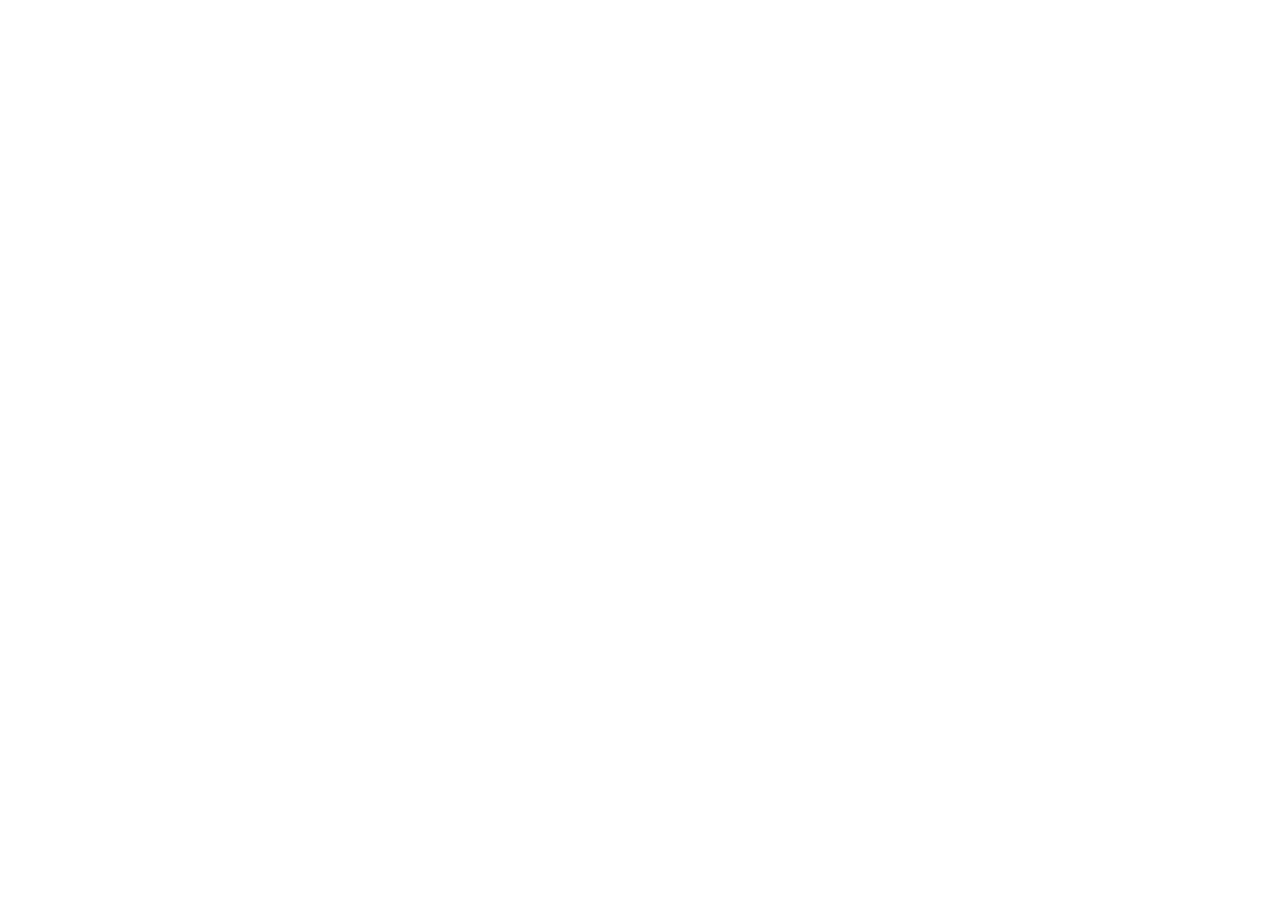
==== index.html @ 438a3789 "Add: favicon_io" ====
<!DOCTYPE html>
<html lang="en">
<head>
    <meta charset="UTF-8">
    <meta name="viewport" content="width=device-width, initial-scale=1.0">
    <title>Resumen CV</title>
    <link rel="apple-touch-icon" sizes="180x180" href="favicon_io/apple-touch-icon.png">
    <link rel="icon" type="image/png" sizes="32x32" href="favicon_io/favicon-32x32.png">
    <link rel="icon" type="image/png" sizes="16x16" href="favicon_io/favicon-16x16.png">
    <link rel="manifest" href="/site.webmanifest">
</head>
<body>
    <div style="width: 100vw; height: 100vh;">
        <img src="https:picsum.photos/1000" alt="" srcset="">
    </div>
</body>
</html>
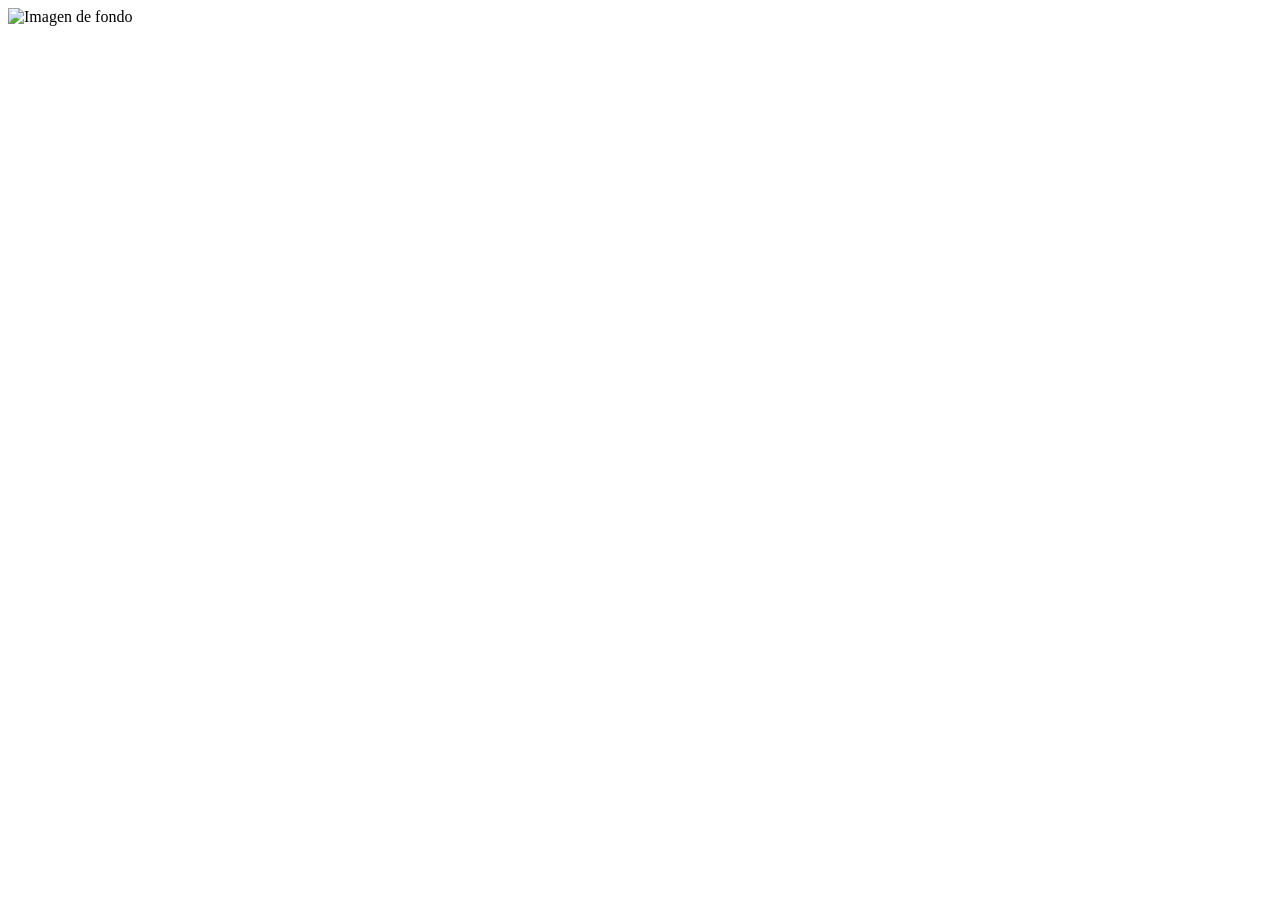
==== commit c1702e5b: "Fixed: favicon_io" ====
--- a/index.html
+++ b/index.html
@@ -1,17 +1,21 @@
 <!DOCTYPE html>
-<html lang="en">
+<html lang="es">
 <head>
     <meta charset="UTF-8">
     <meta name="viewport" content="width=device-width, initial-scale=1.0">
     <title>Resumen CV</title>
+    <!-- Icono clásico para navegadores antiguos -->
+    <link rel="icon" href="favicon_io/favicon.ico" type="image/x-icon">
+    <!-- Iconos PNG para navegadores modernos -->
     <link rel="apple-touch-icon" sizes="180x180" href="favicon_io/apple-touch-icon.png">
     <link rel="icon" type="image/png" sizes="32x32" href="favicon_io/favicon-32x32.png">
     <link rel="icon" type="image/png" sizes="16x16" href="favicon_io/favicon-16x16.png">
-    <link rel="manifest" href="/site.webmanifest">
+    <!-- Enlace al manifiesto de la Web App -->
+    <link rel="manifest" href="favicon_io/site.webmanifest">
 </head>
 <body>
     <div style="width: 100vw; height: 100vh;">
-        <img src="https:picsum.photos/1000" alt="" srcset="">
+        <img src="https://picsum.photos" alt="Imagen de fondo" style="width: 100%; height: 100%; object-fit: cover;">
     </div>
 </body>
-</html>+</html>
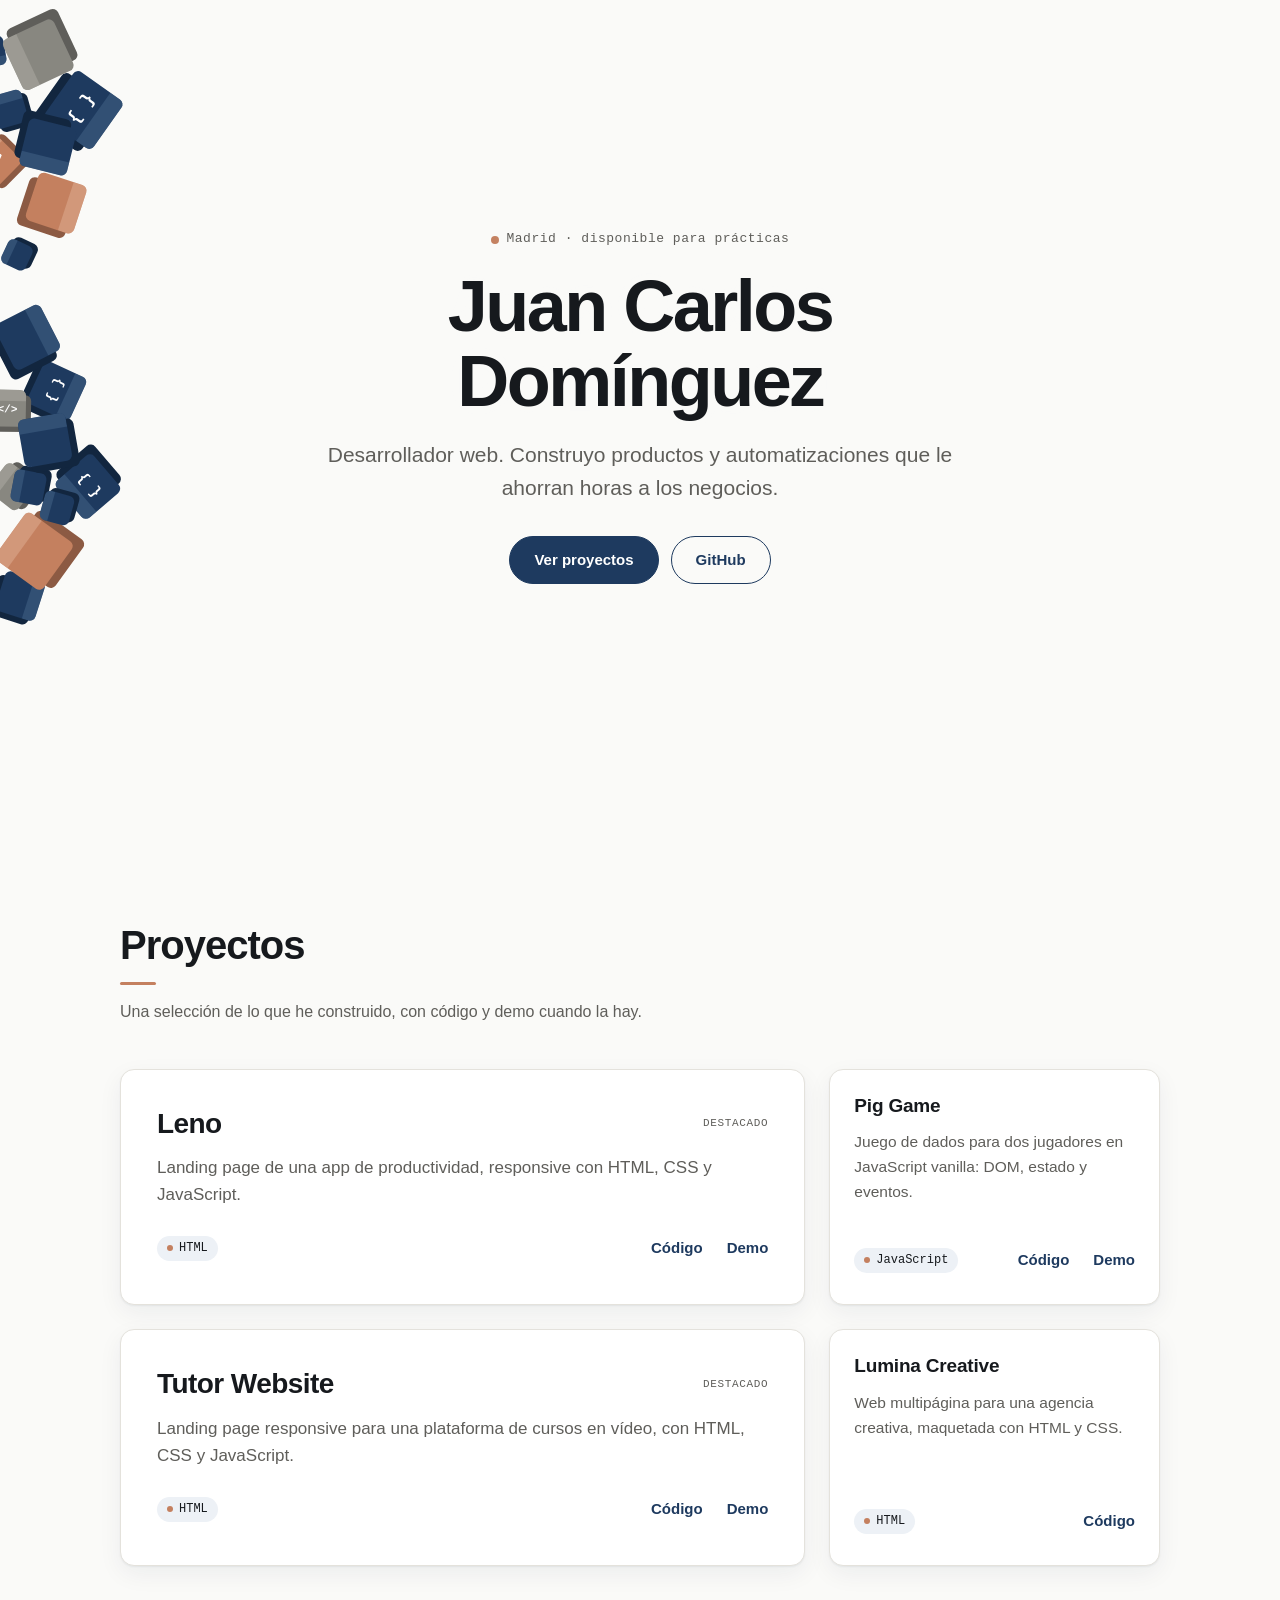
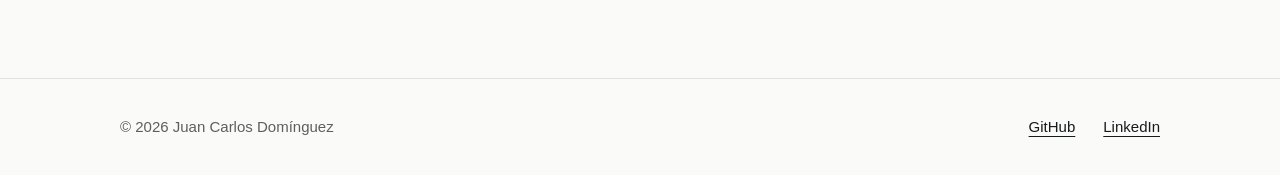
==== commit 9e30dc47: "Portfolio: hero con cubos interactivos, proyectos desde GitHub y footer Co-Authored-By: Claude Opus " ====
--- a/index.html
+++ b/index.html
@@ -1,21 +1,60 @@
 <!DOCTYPE html>
 <html lang="es">
 <head>
-    <meta charset="UTF-8">
-    <meta name="viewport" content="width=device-width, initial-scale=1.0">
-    <title>Resumen CV</title>
-    <!-- Icono clásico para navegadores antiguos -->
-    <link rel="icon" href="favicon_io/favicon.ico" type="image/x-icon">
-    <!-- Iconos PNG para navegadores modernos -->
-    <link rel="apple-touch-icon" sizes="180x180" href="favicon_io/apple-touch-icon.png">
-    <link rel="icon" type="image/png" sizes="32x32" href="favicon_io/favicon-32x32.png">
-    <link rel="icon" type="image/png" sizes="16x16" href="favicon_io/favicon-16x16.png">
-    <!-- Enlace al manifiesto de la Web App -->
-    <link rel="manifest" href="favicon_io/site.webmanifest">
+  <meta charset="UTF-8">
+  <meta name="viewport" content="width=device-width, initial-scale=1.0">
+  <title>Juan Carlos Domínguez · Desarrollador web</title>
+  <meta name="description" content="Portfolio de Juan Carlos Domínguez, desarrollador web en Madrid. Construyo productos y automatizaciones que le ahorran horas a los negocios.">
+  <meta property="og:type" content="website">
+  <meta property="og:url" content="https://juansint.github.io/">
+  <meta property="og:title" content="Juan Carlos Domínguez · Desarrollador web">
+  <meta property="og:description" content="Construyo productos y automatizaciones que le ahorran horas a los negocios. Madrid · disponible para prácticas.">
+  <meta name="theme-color" content="#FAFAF8" media="(prefers-color-scheme: light)">
+  <meta name="theme-color" content="#0F141B" media="(prefers-color-scheme: dark)">
+  <link rel="icon" href="favicon.svg" type="image/svg+xml">
+  <link rel="icon" href="favicon_io/favicon.ico" sizes="any">
+  <link rel="apple-touch-icon" sizes="180x180" href="favicon_io/apple-touch-icon.png">
+  <link rel="manifest" href="favicon_io/site.webmanifest">
+  <link rel="stylesheet" href="css/styles.css">
+  <script src="js/hero-cubes.js" defer></script>
+  <script src="js/projects.js" defer></script>
 </head>
 <body>
-    <div style="width: 100vw; height: 100vh;">
-        <img src="https://picsum.photos" alt="Imagen de fondo" style="width: 100%; height: 100%; object-fit: cover;">
+  <main>
+    <section class="hero" id="inicio" aria-labelledby="hero-title">
+      <canvas class="hero__canvas" aria-hidden="true"></canvas>
+      <div class="hero__content">
+        <p class="hero__eyebrow">Madrid · disponible para prácticas</p>
+        <h1 class="hero__title" id="hero-title">Juan Carlos Domínguez</h1>
+        <p class="hero__lead">Desarrollador web. Construyo productos y automatizaciones que le ahorran horas a los negocios.</p>
+        <div class="hero__actions">
+          <a class="btn btn--primary" href="#proyectos">Ver proyectos</a>
+          <a class="btn btn--ghost" href="https://github.com/Juansint" rel="noopener">GitHub</a>
+        </div>
+      </div>
+    </section>
+
+    <section class="projects" id="proyectos" aria-labelledby="projects-title">
+      <div class="container">
+        <header class="section-head">
+          <h2 class="section-head__title" id="projects-title">Proyectos</h2>
+          <p class="section-head__lead">Una selección de lo que he construido, con código y demo cuando la hay.</p>
+        </header>
+        <div class="projects__grid" data-projects aria-live="polite">
+          <p class="projects__status">Cargando proyectos…</p>
+        </div>
+      </div>
+    </section>
+  </main>
+
+  <footer class="footer">
+    <div class="container footer__inner">
+      <p>© 2026 Juan Carlos Domínguez</p>
+      <ul class="footer__links">
+        <li><a href="https://github.com/Juansint" rel="noopener">GitHub</a></li>
+        <li><a href="https://www.linkedin.com/in/juanc-dominguez" rel="noopener">LinkedIn</a></li>
+      </ul>
     </div>
+  </footer>
 </body>
 </html>
--- a/css/styles.css
+++ b/css/styles.css
@@ -0,0 +1,510 @@
+:root {
+  --bg: #FAFAF8;
+  --surface: #FFFFFF;
+  --text: #16191D;
+  --muted: #5F5E5A;
+  --border: #E4E2DC;
+  --accent: #1E3A5F;
+  --accent-hover: #12263F;
+  --accent-contrast: #FFFFFF;
+  --detail: #C4805F;
+  --tag-bg: #EDF1F6;
+  --shadow: 0 1px 2px rgba(18, 38, 63, 0.06), 0 8px 24px rgba(18, 38, 63, 0.06);
+  --shadow-hover: 0 2px 4px rgba(18, 38, 63, 0.08), 0 16px 40px rgba(18, 38, 63, 0.12);
+  --halo: rgba(250, 250, 248, 0.92);
+
+  --font-sans: ui-sans-serif, -apple-system, BlinkMacSystemFont, "Segoe UI Variable", "Segoe UI", Roboto, "Helvetica Neue", Arial, sans-serif;
+  --font-mono: ui-monospace, "SF Mono", SFMono-Regular, Menlo, Consolas, "Liberation Mono", monospace;
+  --radius: 14px;
+  --gutter: clamp(16px, 4vw, 40px);
+
+  color-scheme: light dark;
+}
+
+@media (prefers-color-scheme: dark) {
+  :root {
+    --bg: #0F141B;
+    --surface: #161D27;
+    --text: #E8E9EB;
+    --muted: #A3A7AE;
+    --border: #273241;
+    --accent: #7896B8;
+    --accent-hover: #9AB2CE;
+    --accent-contrast: #0F141B;
+    --detail: #E2B39C;
+    --tag-bg: #1F2A38;
+    --shadow: 0 1px 2px rgba(0, 0, 0, 0.3), 0 8px 24px rgba(0, 0, 0, 0.25);
+    --shadow-hover: 0 2px 4px rgba(0, 0, 0, 0.35), 0 16px 40px rgba(0, 0, 0, 0.4);
+    --halo: rgba(15, 20, 27, 0.9);
+  }
+}
+
+*,
+*::before,
+*::after {
+  box-sizing: border-box;
+}
+
+html {
+  scroll-behavior: smooth;
+  -webkit-text-size-adjust: 100%;
+}
+
+body {
+  margin: 0;
+  background: var(--bg);
+  color: var(--text);
+  font-family: var(--font-sans);
+  font-size: 1rem;
+  line-height: 1.6;
+  -webkit-font-smoothing: antialiased;
+  text-rendering: optimizeLegibility;
+}
+
+h1, h2, h3, p {
+  margin: 0;
+}
+
+a {
+  color: inherit;
+}
+
+:focus-visible {
+  outline: 3px solid var(--accent);
+  outline-offset: 3px;
+  border-radius: 6px;
+}
+
+.container {
+  width: 100%;
+  max-width: 1120px;
+  margin: 0 auto;
+  padding: 0 var(--gutter);
+}
+
+.sr-only {
+  position: absolute;
+  width: 1px;
+  height: 1px;
+  padding: 0;
+  margin: -1px;
+  overflow: hidden;
+  clip: rect(0, 0, 0, 0);
+  white-space: nowrap;
+  border: 0;
+}
+
+/* ---------- Hero ---------- */
+
+.hero {
+  position: relative;
+  min-height: 90vh;
+  min-height: 90svh;
+  display: flex;
+  align-items: center;
+  justify-content: center;
+  overflow: hidden;
+  isolation: isolate;
+  touch-action: none;
+}
+
+.hero__canvas {
+  position: absolute;
+  inset: 0;
+  width: 100%;
+  height: 100%;
+  z-index: 0;
+  display: block;
+}
+
+/* Halo suave detrás del texto para que siempre se lea por encima de los cubos */
+.hero::after {
+  content: "";
+  position: absolute;
+  inset: 0;
+  z-index: 1;
+  pointer-events: none;
+  background: radial-gradient(ellipse 42% 34% at 50% 50%, var(--halo) 0%, transparent 100%);
+}
+
+@media (max-width: 767px) {
+  .hero::after {
+    background: radial-gradient(ellipse 75% 38% at 50% 50%, var(--halo) 30%, transparent 100%);
+  }
+}
+
+.hero__content {
+  position: relative;
+  z-index: 2;
+  max-width: 760px;
+  padding: 48px var(--gutter);
+  text-align: center;
+  pointer-events: none;
+}
+
+.hero__content > * {
+  text-shadow: 0 0 14px var(--bg), 0 0 28px var(--bg);
+}
+
+.hero__eyebrow {
+  display: inline-flex;
+  align-items: center;
+  gap: 0.6em;
+  font-family: var(--font-mono);
+  font-size: 0.8125rem;
+  letter-spacing: 0.04em;
+  color: var(--muted);
+}
+
+@media (max-width: 380px) {
+  .hero__eyebrow {
+    font-size: 0.75rem;
+    letter-spacing: 0;
+  }
+}
+
+.hero__eyebrow::before {
+  content: "";
+  width: 8px;
+  height: 8px;
+  border-radius: 50%;
+  background: var(--detail);
+  flex: none;
+}
+
+.hero__title {
+  margin-top: 18px;
+  font-size: clamp(2.25rem, 1.2rem + 5.2vw, 4.5rem);
+  line-height: 1.04;
+  letter-spacing: -0.035em;
+  font-weight: 700;
+  text-wrap: balance;
+}
+
+.hero__lead {
+  margin: 20px auto 0;
+  max-width: 34em;
+  font-size: clamp(1.0625rem, 0.95rem + 0.5vw, 1.3125rem);
+  line-height: 1.55;
+  color: var(--muted);
+  text-wrap: pretty;
+}
+
+.hero__actions {
+  margin-top: 32px;
+  display: flex;
+  flex-wrap: wrap;
+  justify-content: center;
+  gap: 12px;
+}
+
+.btn {
+  pointer-events: auto;
+  display: inline-flex;
+  align-items: center;
+  justify-content: center;
+  min-height: 48px;
+  padding: 0 24px;
+  border-radius: 999px;
+  border: 1.5px solid var(--accent);
+  font-weight: 600;
+  font-size: 0.9375rem;
+  text-decoration: none;
+  text-shadow: none;
+  transition: background-color 0.2s ease, color 0.2s ease, transform 0.2s ease;
+}
+
+.btn--primary {
+  background: var(--accent);
+  color: var(--accent-contrast);
+}
+
+.btn--primary:hover {
+  background: var(--accent-hover);
+  border-color: var(--accent-hover);
+}
+
+.btn--ghost {
+  background: var(--bg);
+  color: var(--accent);
+}
+
+.btn--ghost:hover {
+  background: var(--tag-bg);
+}
+
+.btn:active {
+  transform: translateY(1px);
+}
+
+/* ---------- Proyectos ---------- */
+
+.projects {
+  padding: clamp(56px, 9vw, 112px) 0;
+  scroll-margin-top: 16px;
+}
+
+.section-head {
+  margin-bottom: clamp(28px, 4vw, 44px);
+}
+
+.section-head__title {
+  font-size: clamp(1.75rem, 1.3rem + 2vw, 2.5rem);
+  line-height: 1.15;
+  letter-spacing: -0.025em;
+  font-weight: 700;
+}
+
+.section-head__title::after {
+  content: "";
+  display: block;
+  width: 36px;
+  height: 3px;
+  margin-top: 14px;
+  border-radius: 2px;
+  background: var(--detail);
+}
+
+.section-head__lead {
+  margin-top: 14px;
+  color: var(--muted);
+  max-width: 36em;
+}
+
+.projects__grid {
+  display: grid;
+  grid-template-columns: 1fr;
+  grid-auto-flow: dense;
+  gap: 20px;
+}
+
+@media (min-width: 640px) {
+  .projects__grid {
+    grid-template-columns: repeat(2, minmax(0, 1fr));
+  }
+  .card--featured {
+    grid-column: span 2;
+  }
+}
+
+@media (min-width: 1024px) {
+  .projects__grid {
+    grid-template-columns: repeat(3, minmax(0, 1fr));
+    gap: 24px;
+  }
+}
+
+.projects__status {
+  grid-column: 1 / -1;
+  color: var(--muted);
+}
+
+.card {
+  display: flex;
+  flex-direction: column;
+  gap: 12px;
+  min-width: 0;
+  padding: 24px;
+  background: var(--surface);
+  border: 1px solid var(--border);
+  border-radius: var(--radius);
+  box-shadow: var(--shadow);
+  transition: transform 0.25s ease-out, box-shadow 0.25s ease-out, border-color 0.25s ease-out;
+}
+
+.card:hover,
+.card:focus-within {
+  transform: translateY(-4px);
+  box-shadow: var(--shadow-hover);
+  border-color: var(--accent);
+}
+
+/* Estado inicial de la animación de entrada (solo si JS la activa) */
+.reveal-ready .card {
+  opacity: 0;
+  transform: translateY(24px);
+  transition: opacity 500ms ease-out, transform 500ms ease-out, box-shadow 0.25s ease-out, border-color 0.25s ease-out;
+}
+
+.reveal-ready .card.is-visible {
+  opacity: 1;
+  transform: none;
+}
+
+.reveal-ready .card.is-visible:hover,
+.reveal-ready .card.is-visible:focus-within {
+  transform: translateY(-4px);
+}
+
+.reveal-ready .card.is-done {
+  transition: transform 0.25s ease-out, box-shadow 0.25s ease-out, border-color 0.25s ease-out;
+}
+
+.card--featured {
+  padding: clamp(24px, 3.2vw, 36px);
+}
+
+.card__top {
+  display: flex;
+  align-items: center;
+  justify-content: space-between;
+  gap: 12px;
+}
+
+.card__title {
+  font-size: 1.1875rem;
+  line-height: 1.3;
+  letter-spacing: -0.01em;
+  font-weight: 650;
+  overflow-wrap: anywhere;
+}
+
+.card--featured .card__title {
+  font-size: clamp(1.375rem, 1.1rem + 1vw, 1.75rem);
+  letter-spacing: -0.02em;
+}
+
+.card__badge {
+  flex: none;
+  font-family: var(--font-mono);
+  font-size: 0.6875rem;
+  letter-spacing: 0.06em;
+  text-transform: uppercase;
+  color: var(--muted);
+}
+
+.card__desc {
+  color: var(--muted);
+  font-size: 0.9688rem;
+}
+
+.card--featured .card__desc {
+  font-size: 1.0625rem;
+  max-width: 40em;
+}
+
+.card__desc--pending {
+  font-style: italic;
+}
+
+.card__footer {
+  margin-top: auto;
+  padding-top: 8px;
+  display: flex;
+  flex-wrap: wrap;
+  align-items: center;
+  justify-content: space-between;
+  gap: 12px 16px;
+}
+
+.tag {
+  display: inline-flex;
+  align-items: center;
+  gap: 6px;
+  padding: 4px 10px;
+  border-radius: 999px;
+  background: var(--tag-bg);
+  color: var(--text);
+  font-family: var(--font-mono);
+  font-size: 0.75rem;
+  line-height: 1.4;
+}
+
+.tag::before {
+  content: "";
+  width: 6px;
+  height: 6px;
+  border-radius: 50%;
+  background: var(--detail);
+}
+
+.card__links {
+  display: flex;
+  gap: 4px;
+  margin: 0 -10px 0 0;
+  padding: 0;
+  list-style: none;
+}
+
+.card__links a {
+  display: inline-flex;
+  align-items: center;
+  min-height: 40px;
+  padding: 0 10px;
+  border-radius: 8px;
+  color: var(--accent);
+  font-weight: 600;
+  font-size: 0.9375rem;
+  text-decoration: underline;
+  text-decoration-thickness: 1px;
+  text-underline-offset: 4px;
+  text-decoration-color: transparent;
+  transition: text-decoration-color 0.2s ease, background-color 0.2s ease;
+}
+
+.card__links a:hover {
+  text-decoration-color: currentColor;
+  background: var(--tag-bg);
+}
+
+/* ---------- Footer ---------- */
+
+.footer {
+  border-top: 1px solid var(--border);
+  padding: 28px 0;
+  color: var(--muted);
+  font-size: 0.9375rem;
+}
+
+.footer__inner {
+  display: flex;
+  flex-wrap: wrap;
+  align-items: center;
+  justify-content: space-between;
+  gap: 12px 24px;
+}
+
+.footer__links {
+  display: flex;
+  gap: 8px;
+  margin: 0 -10px;
+  padding: 0;
+  list-style: none;
+}
+
+.footer__links a {
+  display: inline-flex;
+  align-items: center;
+  min-height: 40px;
+  padding: 0 10px;
+  color: var(--text);
+  font-weight: 500;
+  text-underline-offset: 4px;
+}
+
+.footer__links a:hover {
+  color: var(--accent);
+}
+
+@media (max-width: 480px) {
+  .footer__inner {
+    flex-direction: column-reverse;
+    align-items: flex-start;
+  }
+}
+
+@media (prefers-reduced-motion: reduce) {
+  html {
+    scroll-behavior: auto;
+  }
+  *,
+  *::before,
+  *::after {
+    transition-duration: 0.01ms !important;
+    animation-duration: 0.01ms !important;
+  }
+  .card:hover,
+  .card:focus-within {
+    transform: none;
+  }
+}
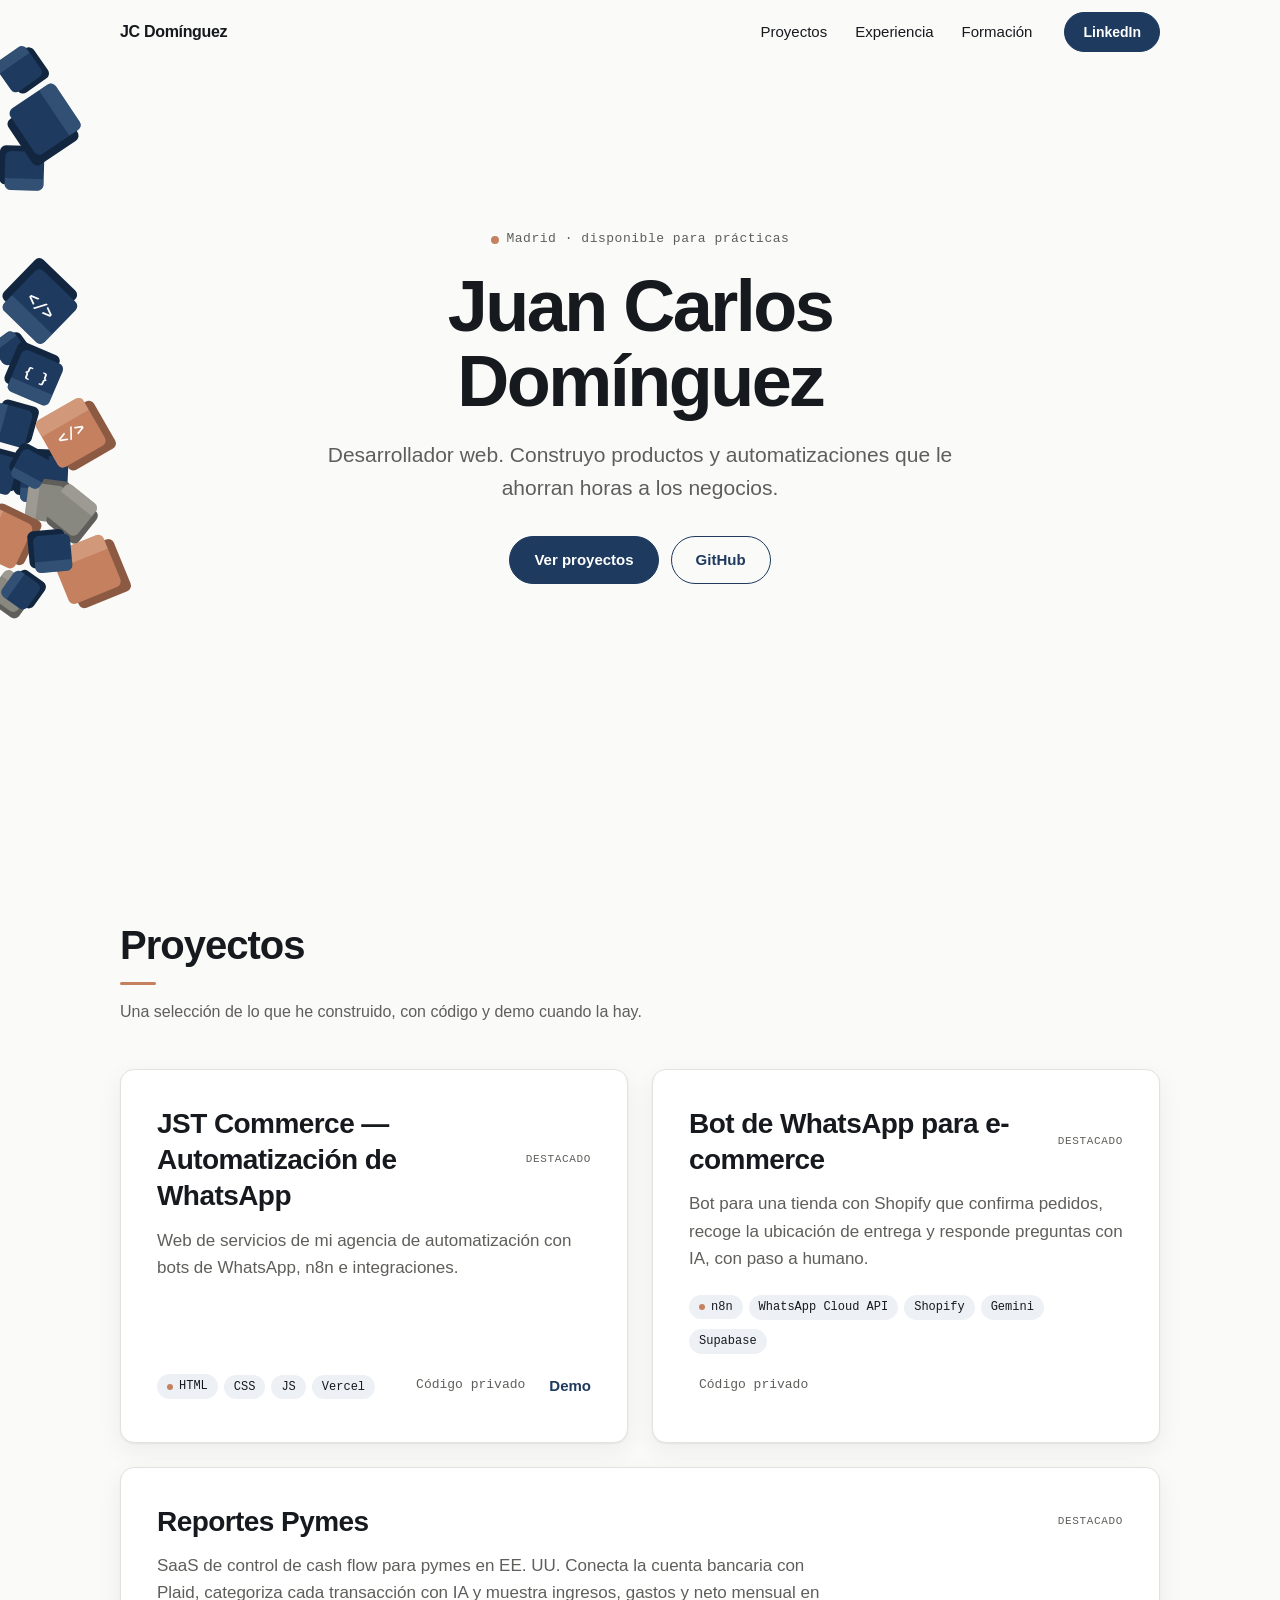
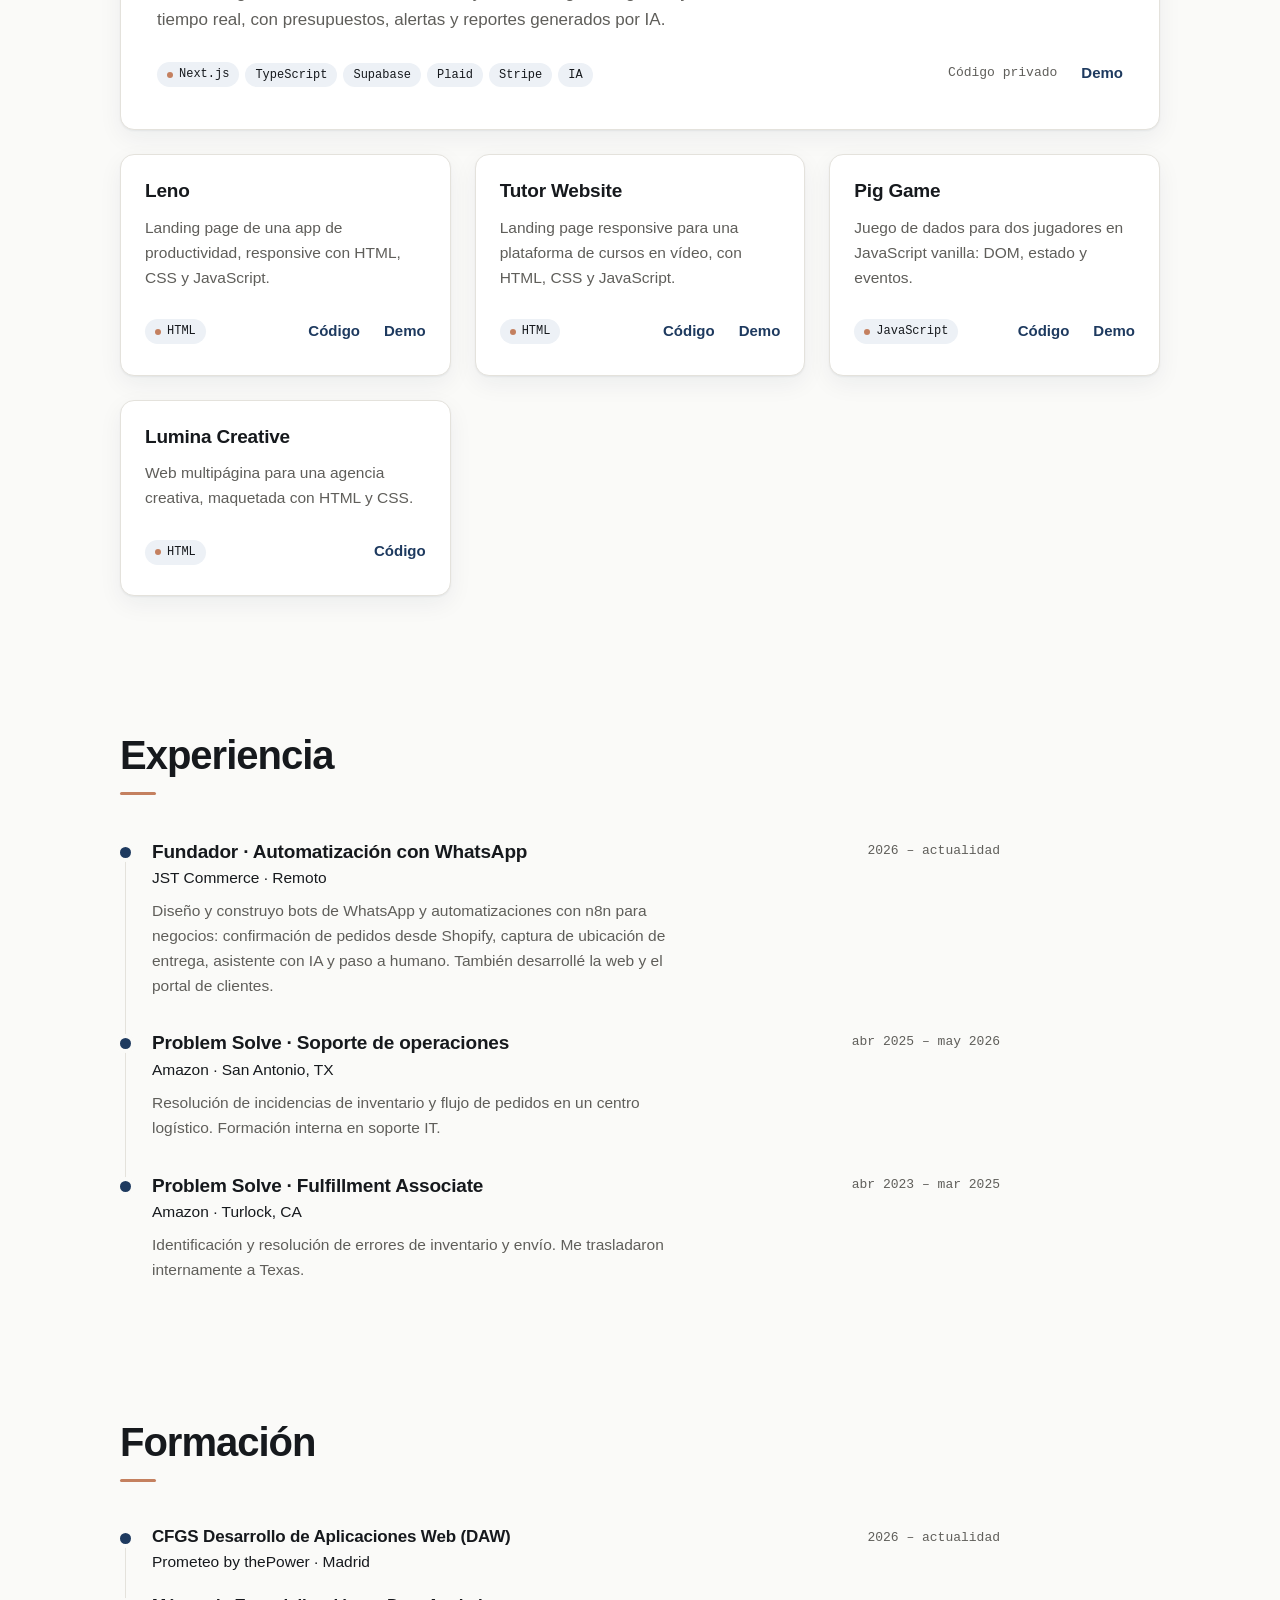
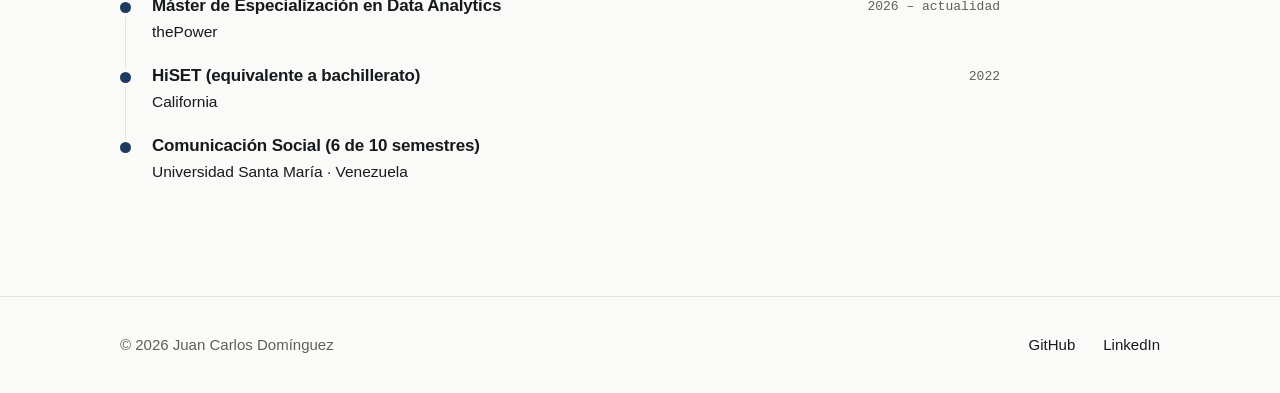
==== commit 71d75565: "Experiencia, formación, navegación y nuevos efectos de hover - Secciones #experiencia y #formacion c" ====
--- a/index.html
+++ b/index.html
@@ -16,10 +16,31 @@
   <link rel="apple-touch-icon" sizes="180x180" href="favicon_io/apple-touch-icon.png">
   <link rel="manifest" href="favicon_io/site.webmanifest">
   <link rel="stylesheet" href="css/styles.css">
+  <script>document.documentElement.classList.add('js');</script>
+  <script src="js/nav.js" defer></script>
   <script src="js/hero-cubes.js" defer></script>
+  <script src="js/reveal.js" defer></script>
   <script src="js/projects.js" defer></script>
+  <script src="js/experience.js" defer></script>
 </head>
 <body>
+  <header class="site-header" data-header>
+    <nav class="nav" aria-label="Principal">
+      <a class="nav__brand" href="#inicio">JC Domínguez</a>
+      <button class="nav__toggle" type="button" aria-expanded="false" aria-controls="nav-menu" aria-label="Abrir menú">
+        <span class="nav__bars" aria-hidden="true"></span>
+      </button>
+      <div class="nav__menu" id="nav-menu">
+        <ul class="nav__links">
+          <li><a href="#proyectos"><span class="link-underline">Proyectos</span></a></li>
+          <li><a href="#experiencia"><span class="link-underline">Experiencia</span></a></li>
+          <li><a href="#formacion"><span class="link-underline">Formación</span></a></li>
+        </ul>
+        <a class="btn btn--primary btn--sm" href="https://www.linkedin.com/in/juanc-dominguez" rel="noopener">LinkedIn</a>
+      </div>
+    </nav>
+  </header>
+
   <main>
     <section class="hero" id="inicio" aria-labelledby="hero-title">
       <canvas class="hero__canvas" aria-hidden="true"></canvas>
@@ -34,7 +55,7 @@
       </div>
     </section>
 
-    <section class="projects" id="proyectos" aria-labelledby="projects-title">
+    <section class="section projects" id="proyectos" aria-labelledby="projects-title">
       <div class="container">
         <header class="section-head">
           <h2 class="section-head__title" id="projects-title">Proyectos</h2>
@@ -45,14 +66,36 @@
         </div>
       </div>
     </section>
+
+    <section class="section" id="experiencia" aria-labelledby="experience-title">
+      <div class="container">
+        <header class="section-head">
+          <h2 class="section-head__title" id="experience-title">Experiencia</h2>
+        </header>
+        <ol class="timeline" data-timeline="experiencia">
+          <li class="timeline__status">Cargando experiencia…</li>
+        </ol>
+      </div>
+    </section>
+
+    <section class="section" id="formacion" aria-labelledby="education-title">
+      <div class="container">
+        <header class="section-head">
+          <h2 class="section-head__title" id="education-title">Formación</h2>
+        </header>
+        <ol class="timeline timeline--compact" data-timeline="formacion">
+          <li class="timeline__status">Cargando formación…</li>
+        </ol>
+      </div>
+    </section>
   </main>
 
   <footer class="footer">
     <div class="container footer__inner">
       <p>© 2026 Juan Carlos Domínguez</p>
       <ul class="footer__links">
-        <li><a href="https://github.com/Juansint" rel="noopener">GitHub</a></li>
-        <li><a href="https://www.linkedin.com/in/juanc-dominguez" rel="noopener">LinkedIn</a></li>
+        <li><a href="https://github.com/Juansint" rel="noopener"><span class="link-underline">GitHub</span></a></li>
+        <li><a href="https://www.linkedin.com/in/juanc-dominguez" rel="noopener"><span class="link-underline">LinkedIn</span></a></li>
       </ul>
     </div>
   </footer>
--- a/css/styles.css
+++ b/css/styles.css
@@ -17,6 +17,7 @@
   --font-mono: ui-monospace, "SF Mono", SFMono-Regular, Menlo, Consolas, "Liberation Mono", monospace;
   --radius: 14px;
   --gutter: clamp(16px, 4vw, 40px);
+  --header-h: 64px;
 
   color-scheme: light dark;
 }
@@ -82,6 +83,28 @@
   padding: 0 var(--gutter);
 }
 
+/* Subrayado que aparece de izquierda a derecha y se recoge hacia la derecha.
+   Va en el enlace o en un span dentro de él (cuando el enlace tiene relleno para el área táctil). */
+.link-underline {
+  display: inline;
+  text-decoration: none;
+  background-image: linear-gradient(currentColor, currentColor);
+  background-repeat: no-repeat;
+  background-position: 100% 100%;
+  background-size: 0% 1px;
+  -webkit-box-decoration-break: clone;
+  box-decoration-break: clone;
+  transition: background-size 300ms cubic-bezier(.2, .7, .2, 1);
+}
+
+.link-underline:hover,
+.link-underline:focus-visible,
+a:hover > .link-underline,
+a:focus-visible > .link-underline {
+  background-position: 0 100%;
+  background-size: 100% 1px;
+}
+
 .sr-only {
   position: absolute;
   width: 1px;
@@ -105,7 +128,7 @@
   justify-content: center;
   overflow: hidden;
   isolation: isolate;
-  touch-action: none;
+  touch-action: pan-y;
 }
 
 .hero__canvas {
@@ -239,9 +262,13 @@
 
 /* ---------- Proyectos ---------- */
 
-.projects {
+.section {
   padding: clamp(56px, 9vw, 112px) 0;
-  scroll-margin-top: 16px;
+  scroll-margin-top: var(--header-h);
+}
+
+.section + .section {
+  padding-top: clamp(8px, 2vw, 24px);
 }
 
 .section-head {
@@ -274,7 +301,6 @@
 .projects__grid {
   display: grid;
   grid-template-columns: 1fr;
-  grid-auto-flow: dense;
   gap: 20px;
 }
 
@@ -287,10 +313,20 @@
   }
 }
 
+/* 6 columnas: destacados a media fila (o fila entera si queda uno suelto), el resto de 3 en 3 */
 @media (min-width: 1024px) {
   .projects__grid {
-    grid-template-columns: repeat(3, minmax(0, 1fr));
+    grid-template-columns: repeat(6, minmax(0, 1fr));
     gap: 24px;
+  }
+  .card {
+    grid-column: span 2;
+  }
+  .card--featured {
+    grid-column: span 3;
+  }
+  .card--wide {
+    grid-column: 1 / -1;
   }
 }
 
@@ -300,6 +336,7 @@
 }
 
 .card {
+  position: relative;
   display: flex;
   flex-direction: column;
   gap: 12px;
@@ -309,24 +346,62 @@
   border: 1px solid var(--border);
   border-radius: var(--radius);
   box-shadow: var(--shadow);
-  transition: transform 0.25s ease-out, box-shadow 0.25s ease-out, border-color 0.25s ease-out;
+  transition: transform 0.25s ease-out, box-shadow 0.25s ease-out;
 }
 
 .card:hover,
 .card:focus-within {
   transform: translateY(-4px);
   box-shadow: var(--shadow-hover);
-  border-color: var(--accent);
-}
-
-/* Estado inicial de la animación de entrada (solo si JS la activa) */
-.reveal-ready .card {
+}
+
+/* Borde de acento que nace en las 4 esquinas y se junta en el centro de cada lado.
+   8 segmentos (dos por lado, anclados en las esquinas) recortados por la máscara a un
+   anillo de 1.5px que sigue el radio. Su grosor es el radio para cubrir también la curva. */
+.card::after {
+  --seg: var(--radius);
+  content: "";
+  position: absolute;
+  inset: -1px;
+  padding: 1.5px;
+  border-radius: inherit;
+  pointer-events: none;
+  background-image:
+    linear-gradient(var(--accent), var(--accent)), linear-gradient(var(--accent), var(--accent)),
+    linear-gradient(var(--accent), var(--accent)), linear-gradient(var(--accent), var(--accent)),
+    linear-gradient(var(--accent), var(--accent)), linear-gradient(var(--accent), var(--accent)),
+    linear-gradient(var(--accent), var(--accent)), linear-gradient(var(--accent), var(--accent));
+  background-repeat: no-repeat;
+  background-position:
+    left top, right top, left bottom, right bottom,
+    left top, left bottom, right top, right bottom;
+  background-size:
+    0 var(--seg), 0 var(--seg), 0 var(--seg), 0 var(--seg),
+    var(--seg) 0, var(--seg) 0, var(--seg) 0, var(--seg) 0;
+  -webkit-mask: linear-gradient(#000 0 0) content-box, linear-gradient(#000 0 0);
+  -webkit-mask-composite: xor;
+  mask: linear-gradient(#000 0 0) content-box, linear-gradient(#000 0 0);
+  mask-composite: exclude;
+  transition: background-size 450ms cubic-bezier(.2, .7, .2, 1);
+}
+
+/* 50% + 1px: los dos segmentos se solapan un poco para que no quede una rendija en el centro */
+.card:hover::after,
+.card:focus-within::after {
+  --half: calc(50% + 1px);
+  background-size:
+    var(--half) var(--seg), var(--half) var(--seg), var(--half) var(--seg), var(--half) var(--seg),
+    var(--seg) var(--half), var(--seg) var(--half), var(--seg) var(--half), var(--seg) var(--half);
+}
+
+/* Estado inicial de la animación de entrada (solo si js/reveal.js la activa) */
+.reveal-ready .reveal {
   opacity: 0;
   transform: translateY(24px);
   transition: opacity 500ms ease-out, transform 500ms ease-out, box-shadow 0.25s ease-out, border-color 0.25s ease-out;
 }
 
-.reveal-ready .card.is-visible {
+.reveal-ready .reveal.is-visible {
   opacity: 1;
   transform: none;
 }
@@ -336,7 +411,7 @@
   transform: translateY(-4px);
 }
 
-.reveal-ready .card.is-done {
+.reveal-ready .reveal.is-done {
   transition: transform 0.25s ease-out, box-shadow 0.25s ease-out, border-color 0.25s ease-out;
 }
 
@@ -418,6 +493,30 @@
   background: var(--detail);
 }
 
+.card__tags {
+  display: flex;
+  flex-wrap: wrap;
+  gap: 6px;
+  margin: 0;
+  padding: 0;
+  list-style: none;
+}
+
+/* El punto naranja solo en la primera etiqueta, para no saturar */
+.card__tags li + li .tag::before {
+  display: none;
+}
+
+.card__private {
+  display: inline-flex;
+  align-items: center;
+  min-height: 40px;
+  padding: 0 10px;
+  color: var(--muted);
+  font-family: var(--font-mono);
+  font-size: 0.8125rem;
+}
+
 .card__links {
   display: flex;
   gap: 4px;
@@ -435,16 +534,311 @@
   color: var(--accent);
   font-weight: 600;
   font-size: 0.9375rem;
-  text-decoration: underline;
-  text-decoration-thickness: 1px;
-  text-underline-offset: 4px;
-  text-decoration-color: transparent;
-  transition: text-decoration-color 0.2s ease, background-color 0.2s ease;
-}
-
-.card__links a:hover {
-  text-decoration-color: currentColor;
-  background: var(--tag-bg);
+  text-decoration: none;
+}
+
+/* ---------- Experiencia y formación (línea de tiempo) ---------- */
+
+.timeline {
+  --dot: 11px;
+  --dot-top: 8px;
+  --row-gap: 32px;
+  margin: 0;
+  padding: 0;
+  list-style: none;
+  max-width: 880px;
+}
+
+.timeline--compact {
+  --row-gap: 20px;
+  --dot-top: 7px;
+}
+
+.timeline__item {
+  position: relative;
+  padding: 0 0 var(--row-gap) 32px;
+}
+
+.timeline__item:last-child {
+  padding-bottom: 0;
+}
+
+/* Punto azul marino de cada fila */
+.timeline__item::before {
+  content: "";
+  position: absolute;
+  left: 0;
+  top: var(--dot-top);
+  width: var(--dot);
+  height: var(--dot);
+  border-radius: 50%;
+  background: var(--accent);
+  box-shadow: 0 0 0 4px var(--bg);
+  z-index: 1;
+}
+
+/* Línea fina que une cada punto con el siguiente */
+.timeline__item:not(:last-child)::after {
+  content: "";
+  position: absolute;
+  left: calc(var(--dot) / 2 - 0.5px);
+  top: calc(var(--dot-top) + var(--dot) / 2);
+  bottom: calc(var(--dot-top) * -1 - var(--dot) / 2);
+  width: 1px;
+  background: var(--border);
+}
+
+.timeline__body {
+  display: grid;
+  grid-template-columns: minmax(0, 1fr);
+  grid-template-areas: "role" "org" "dates" "desc";
+  transition: transform 0.25s ease-out;
+}
+
+.timeline__item:hover .timeline__body {
+  transform: translateX(4px);
+}
+
+.timeline__role {
+  grid-area: role;
+  font-size: 1.1875rem;
+  line-height: 1.35;
+  letter-spacing: -0.01em;
+  font-weight: 650;
+}
+
+.timeline--compact .timeline__role {
+  font-size: 1.0625rem;
+  font-weight: 600;
+}
+
+.timeline__org {
+  grid-area: org;
+  margin-top: 2px;
+  color: var(--text);
+  font-size: 0.9688rem;
+}
+
+.timeline__dates {
+  grid-area: dates;
+  margin-top: 2px;
+  color: var(--muted);
+  font-family: var(--font-mono);
+  font-size: 0.8125rem;
+  line-height: 1.9;
+  white-space: nowrap;
+}
+
+.timeline__desc {
+  grid-area: desc;
+  margin-top: 8px;
+  max-width: 62ch;
+  color: var(--muted);
+  font-size: 0.9688rem;
+}
+
+@media (min-width: 640px) {
+  .timeline__body {
+    grid-template-columns: minmax(0, 1fr) auto;
+    grid-template-areas: "role dates" "org dates" "desc desc";
+    column-gap: 24px;
+  }
+  .timeline__dates {
+    margin-top: 0;
+    text-align: right;
+  }
+}
+
+.timeline__status {
+  color: var(--muted);
+}
+
+/* ---------- Navegación ---------- */
+
+.site-header {
+  position: fixed;
+  top: 0;
+  left: 0;
+  right: 0;
+  z-index: 50;
+  border-bottom: 1px solid transparent;
+  transition: background-color 0.25s ease, border-color 0.25s ease, box-shadow 0.25s ease;
+}
+
+.site-header.is-scrolled,
+.site-header.is-open {
+  background: color-mix(in srgb, var(--bg) 88%, transparent);
+  border-bottom-color: var(--border);
+  -webkit-backdrop-filter: saturate(140%) blur(12px);
+  backdrop-filter: saturate(140%) blur(12px);
+}
+
+.nav {
+  display: flex;
+  align-items: center;
+  justify-content: space-between;
+  gap: 16px;
+  max-width: 1120px;
+  height: var(--header-h);
+  margin: 0 auto;
+  padding: 0 var(--gutter);
+}
+
+.nav__brand {
+  font-weight: 700;
+  letter-spacing: -0.02em;
+  text-decoration: none;
+  padding: 8px 0;
+}
+
+.nav__menu {
+  display: flex;
+  align-items: center;
+  gap: 20px;
+}
+
+.nav__links {
+  display: flex;
+  gap: 4px;
+  margin: 0;
+  padding: 0;
+  list-style: none;
+}
+
+.nav__links a {
+  display: inline-flex;
+  align-items: center;
+  min-height: 40px;
+  padding: 0 12px;
+  border-radius: 8px;
+  color: var(--text);
+  font-size: 0.9375rem;
+  font-weight: 500;
+  text-decoration: none;
+  transition: color 0.2s ease;
+}
+
+.nav__links a:hover {
+  color: var(--accent);
+}
+
+.btn--sm {
+  min-height: 40px;
+  padding: 0 18px;
+  font-size: 0.875rem;
+}
+
+.nav__toggle {
+  display: none;
+  align-items: center;
+  justify-content: center;
+  width: 44px;
+  height: 44px;
+  margin-right: -10px;
+  padding: 0;
+  border: 0;
+  border-radius: 10px;
+  background: transparent;
+  color: var(--text);
+  cursor: pointer;
+}
+
+.nav__bars,
+.nav__bars::before,
+.nav__bars::after {
+  display: block;
+  width: 20px;
+  height: 2px;
+  border-radius: 2px;
+  background: currentColor;
+  transition: transform 0.25s ease, background-color 0.25s ease;
+}
+
+.nav__bars {
+  position: relative;
+}
+
+.nav__bars::before,
+.nav__bars::after {
+  content: "";
+  position: absolute;
+  left: 0;
+}
+
+.nav__bars::before {
+  top: -6px;
+}
+
+.nav__bars::after {
+  top: 6px;
+}
+
+.is-open .nav__bars {
+  background: transparent;
+}
+
+.is-open .nav__bars::before {
+  transform: translateY(6px) rotate(45deg);
+}
+
+.is-open .nav__bars::after {
+  transform: translateY(-6px) rotate(-45deg);
+}
+
+/* Menú hamburguesa (solo con JS; sin JS los enlaces siguen visibles) */
+@media (max-width: 767px) {
+  .js .nav__toggle {
+    display: inline-flex;
+  }
+
+  .js .nav__menu {
+    position: absolute;
+    top: var(--header-h);
+    left: 0;
+    right: 0;
+    flex-direction: column;
+    align-items: stretch;
+    gap: 12px;
+    padding: 8px var(--gutter) 20px;
+    background: var(--bg);
+    border-bottom: 1px solid var(--border);
+    box-shadow: var(--shadow);
+    visibility: hidden;
+    opacity: 0;
+    transform: translateY(-8px);
+    transition: opacity 0.2s ease, transform 0.2s ease, visibility 0s linear 0.2s;
+  }
+
+  .js .is-open .nav__menu {
+    visibility: visible;
+    opacity: 1;
+    transform: none;
+    transition: opacity 0.2s ease, transform 0.2s ease;
+  }
+
+  .js .nav__links {
+    flex-direction: column;
+    margin: 0 -12px;
+  }
+
+  .js .nav__links a {
+    min-height: 48px;
+    font-size: 1.0625rem;
+  }
+
+  .js .nav__menu .btn {
+    min-height: 48px;
+  }
+
+  /* Sin JS: solo los tres enlaces, compactos en una línea */
+  html:not(.js) .nav__links a {
+    padding: 0 6px;
+    font-size: 0.875rem;
+  }
+  html:not(.js) .nav__brand,
+  html:not(.js) .nav__menu .btn {
+    display: none;
+  }
 }
 
 /* ---------- Footer ---------- */
@@ -479,7 +873,8 @@
   padding: 0 10px;
   color: var(--text);
   font-weight: 500;
-  text-underline-offset: 4px;
+  text-decoration: none;
+  transition: color 0.2s ease;
 }
 
 .footer__links a:hover {
@@ -504,7 +899,8 @@
     animation-duration: 0.01ms !important;
   }
   .card:hover,
-  .card:focus-within {
+  .card:focus-within,
+  .timeline__item:hover .timeline__body {
     transform: none;
   }
 }
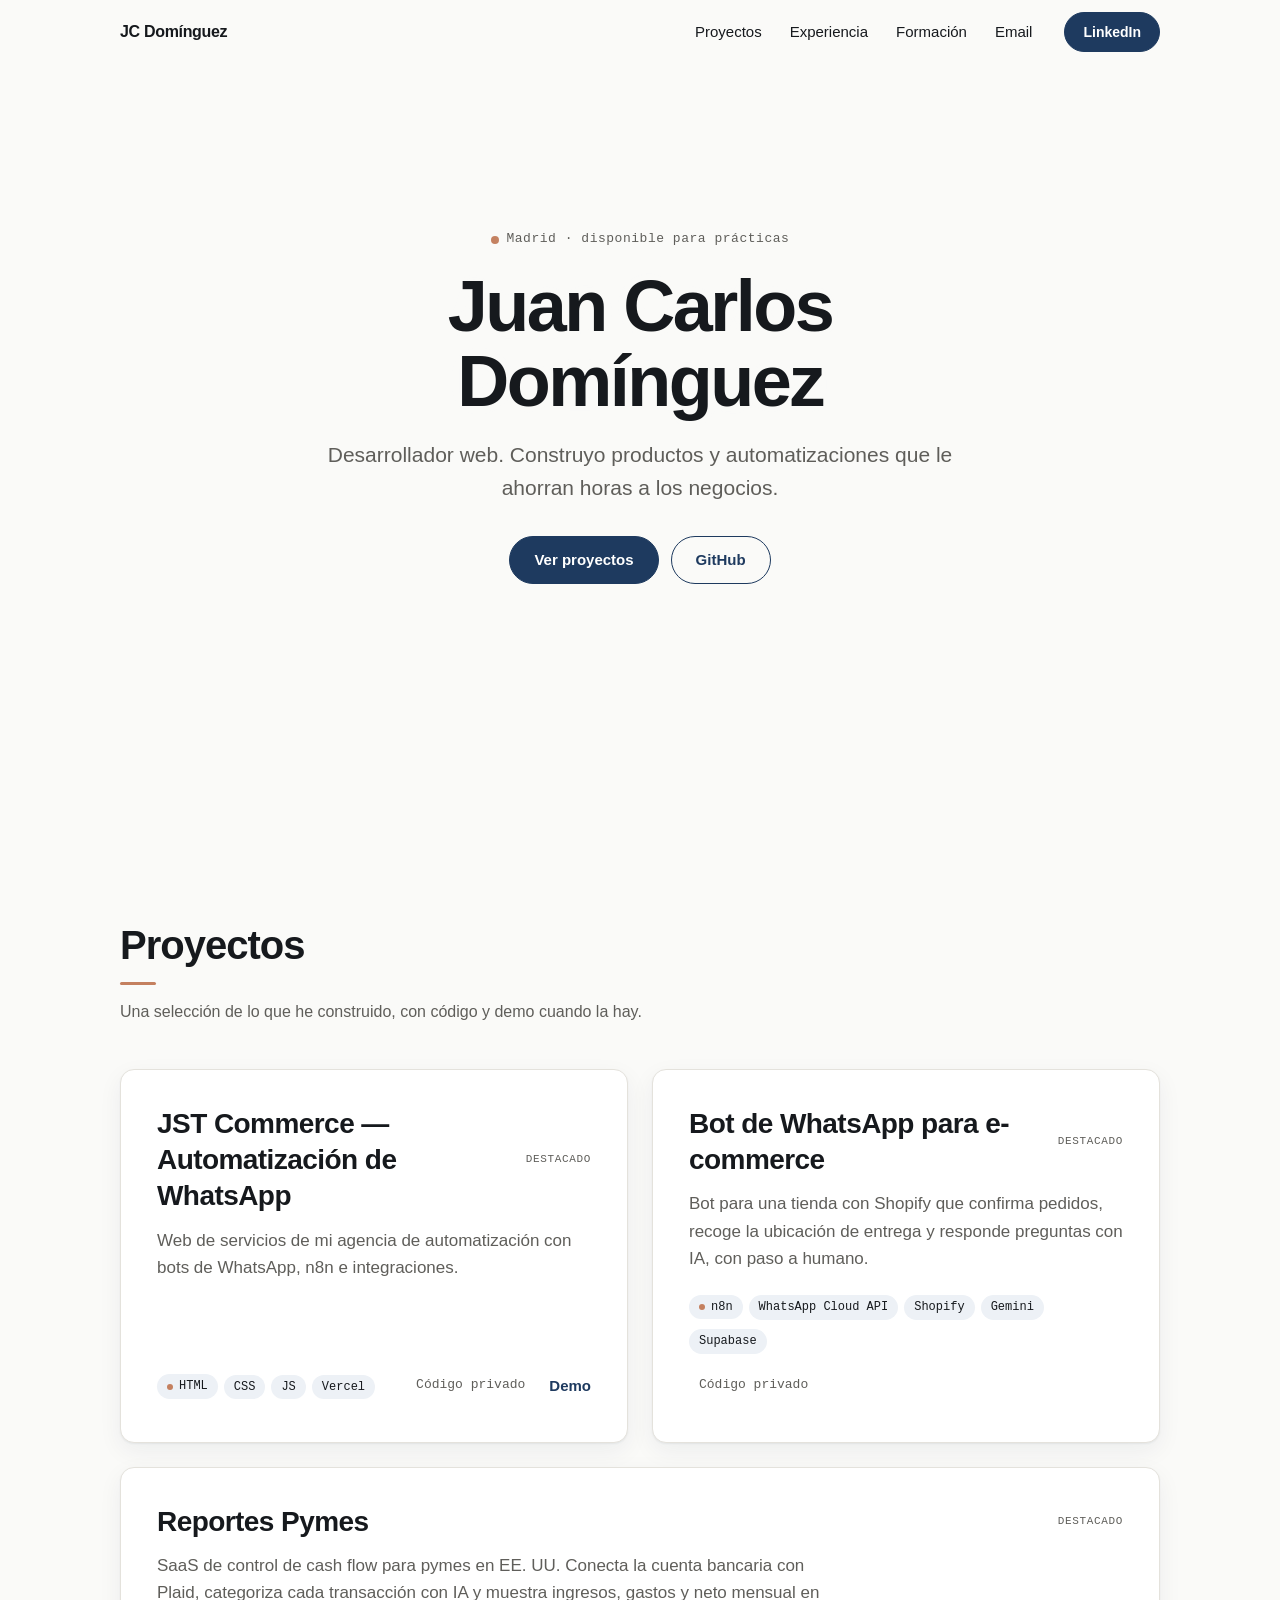
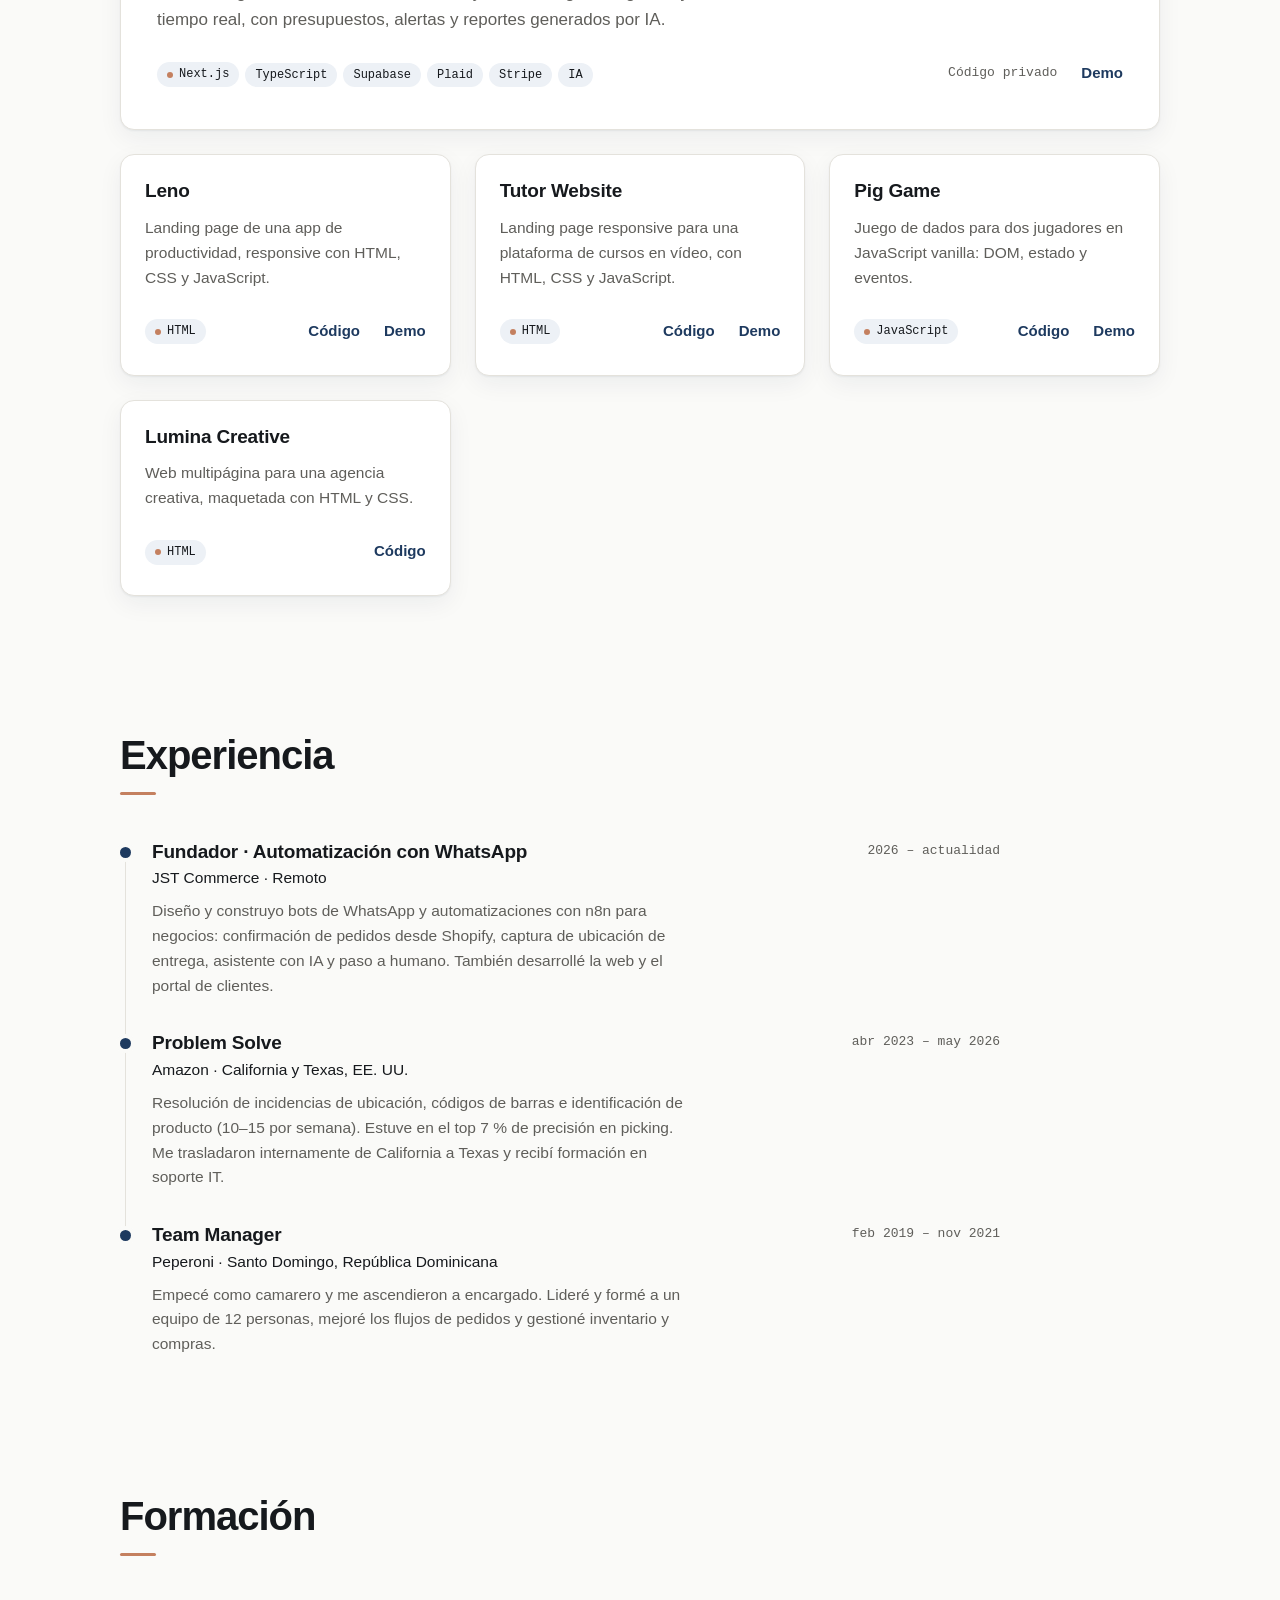
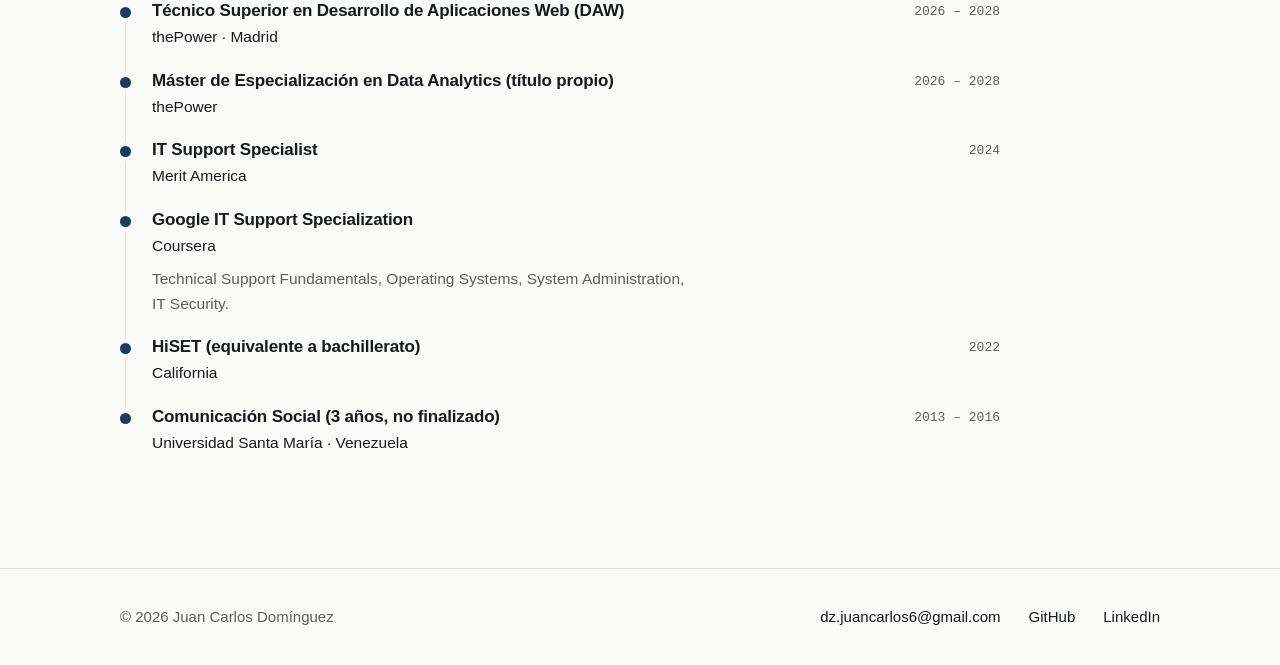
==== commit d8205958: "Brillo de borde que sigue al cursor, hover del logo y datos actualizados - Tarjetas: brillo radial e" ====
--- a/index.html
+++ b/index.html
@@ -35,6 +35,7 @@
           <li><a href="#proyectos"><span class="link-underline">Proyectos</span></a></li>
           <li><a href="#experiencia"><span class="link-underline">Experiencia</span></a></li>
           <li><a href="#formacion"><span class="link-underline">Formación</span></a></li>
+          <li><a href="mailto:dz.juancarlos6@gmail.com" title="dz.juancarlos6@gmail.com"><span class="link-underline">Email</span></a></li>
         </ul>
         <a class="btn btn--primary btn--sm" href="https://www.linkedin.com/in/juanc-dominguez" rel="noopener">LinkedIn</a>
       </div>
@@ -94,6 +95,7 @@
     <div class="container footer__inner">
       <p>© 2026 Juan Carlos Domínguez</p>
       <ul class="footer__links">
+        <li><a href="mailto:dz.juancarlos6@gmail.com"><span class="link-underline">dz.juancarlos6@gmail.com</span></a></li>
         <li><a href="https://github.com/Juansint" rel="noopener"><span class="link-underline">GitHub</span></a></li>
         <li><a href="https://www.linkedin.com/in/juanc-dominguez" rel="noopener"><span class="link-underline">LinkedIn</span></a></li>
       </ul>
--- a/css/styles.css
+++ b/css/styles.css
@@ -12,6 +12,7 @@
   --shadow: 0 1px 2px rgba(18, 38, 63, 0.06), 0 8px 24px rgba(18, 38, 63, 0.06);
   --shadow-hover: 0 2px 4px rgba(18, 38, 63, 0.08), 0 16px 40px rgba(18, 38, 63, 0.12);
   --halo: rgba(250, 250, 248, 0.92);
+  --glow: #7896B8;
 
   --font-sans: ui-sans-serif, -apple-system, BlinkMacSystemFont, "Segoe UI Variable", "Segoe UI", Roboto, "Helvetica Neue", Arial, sans-serif;
   --font-mono: ui-monospace, "SF Mono", SFMono-Regular, Menlo, Consolas, "Liberation Mono", monospace;
@@ -37,6 +38,7 @@
     --shadow: 0 1px 2px rgba(0, 0, 0, 0.3), 0 8px 24px rgba(0, 0, 0, 0.25);
     --shadow-hover: 0 2px 4px rgba(0, 0, 0, 0.35), 0 16px 40px rgba(0, 0, 0, 0.4);
     --halo: rgba(15, 20, 27, 0.9);
+    --glow: #A9BFD9;
   }
 }
 
@@ -355,43 +357,38 @@
   box-shadow: var(--shadow-hover);
 }
 
-/* Borde de acento que nace en las 4 esquinas y se junta en el centro de cada lado.
-   8 segmentos (dos por lado, anclados en las esquinas) recortados por la máscara a un
-   anillo de 1.5px que sigue el radio. Su grosor es el radio para cubrir también la curva. */
+/* Brillo de borde que sigue al cursor. js/projects.js escribe --mx/--my en la tarjeta;
+   la máscara deja ver solo el anillo de 1.5px. inset -1px lo coloca sobre el borde de 1px. */
+.card {
+  --mx: 50%;
+  --my: 0px;
+}
+
 .card::after {
-  --seg: var(--radius);
   content: "";
   position: absolute;
   inset: -1px;
   padding: 1.5px;
   border-radius: inherit;
   pointer-events: none;
-  background-image:
-    linear-gradient(var(--accent), var(--accent)), linear-gradient(var(--accent), var(--accent)),
-    linear-gradient(var(--accent), var(--accent)), linear-gradient(var(--accent), var(--accent)),
-    linear-gradient(var(--accent), var(--accent)), linear-gradient(var(--accent), var(--accent)),
-    linear-gradient(var(--accent), var(--accent)), linear-gradient(var(--accent), var(--accent));
-  background-repeat: no-repeat;
-  background-position:
-    left top, right top, left bottom, right bottom,
-    left top, left bottom, right top, right bottom;
-  background-size:
-    0 var(--seg), 0 var(--seg), 0 var(--seg), 0 var(--seg),
-    var(--seg) 0, var(--seg) 0, var(--seg) 0, var(--seg) 0;
+  background: radial-gradient(180px circle at var(--mx) var(--my), var(--glow), transparent 70%);
   -webkit-mask: linear-gradient(#000 0 0) content-box, linear-gradient(#000 0 0);
   -webkit-mask-composite: xor;
   mask: linear-gradient(#000 0 0) content-box, linear-gradient(#000 0 0);
   mask-composite: exclude;
-  transition: background-size 450ms cubic-bezier(.2, .7, .2, 1);
-}
-
-/* 50% + 1px: los dos segmentos se solapan un poco para que no quede una rendija en el centro */
+  opacity: 0;
+  transition: opacity 250ms ease-out;
+}
+
 .card:hover::after,
 .card:focus-within::after {
-  --half: calc(50% + 1px);
-  background-size:
-    var(--half) var(--seg), var(--half) var(--seg), var(--half) var(--seg), var(--half) var(--seg),
-    var(--seg) var(--half), var(--seg) var(--half), var(--seg) var(--half), var(--seg) var(--half);
+  opacity: 1;
+}
+
+/* Con teclado no hay cursor: se ilumina el borde superior */
+.card:has(:focus-visible)::after {
+  --mx: 50%;
+  --my: 0px;
 }
 
 /* Estado inicial de la animación de entrada (solo si js/reveal.js la activa) */
@@ -689,6 +686,13 @@
   letter-spacing: -0.02em;
   text-decoration: none;
   padding: 8px 0;
+  transition: color 250ms ease, text-shadow 250ms ease;
+}
+
+.nav__brand:hover,
+.nav__brand:focus-visible {
+  color: var(--glow);
+  text-shadow: 0 0 12px color-mix(in srgb, var(--glow) 35%, transparent);
 }
 
 .nav__menu {
@@ -860,7 +864,8 @@
 
 .footer__links {
   display: flex;
-  gap: 8px;
+  flex-wrap: wrap;
+  gap: 0 8px;
   margin: 0 -10px;
   padding: 0;
   list-style: none;
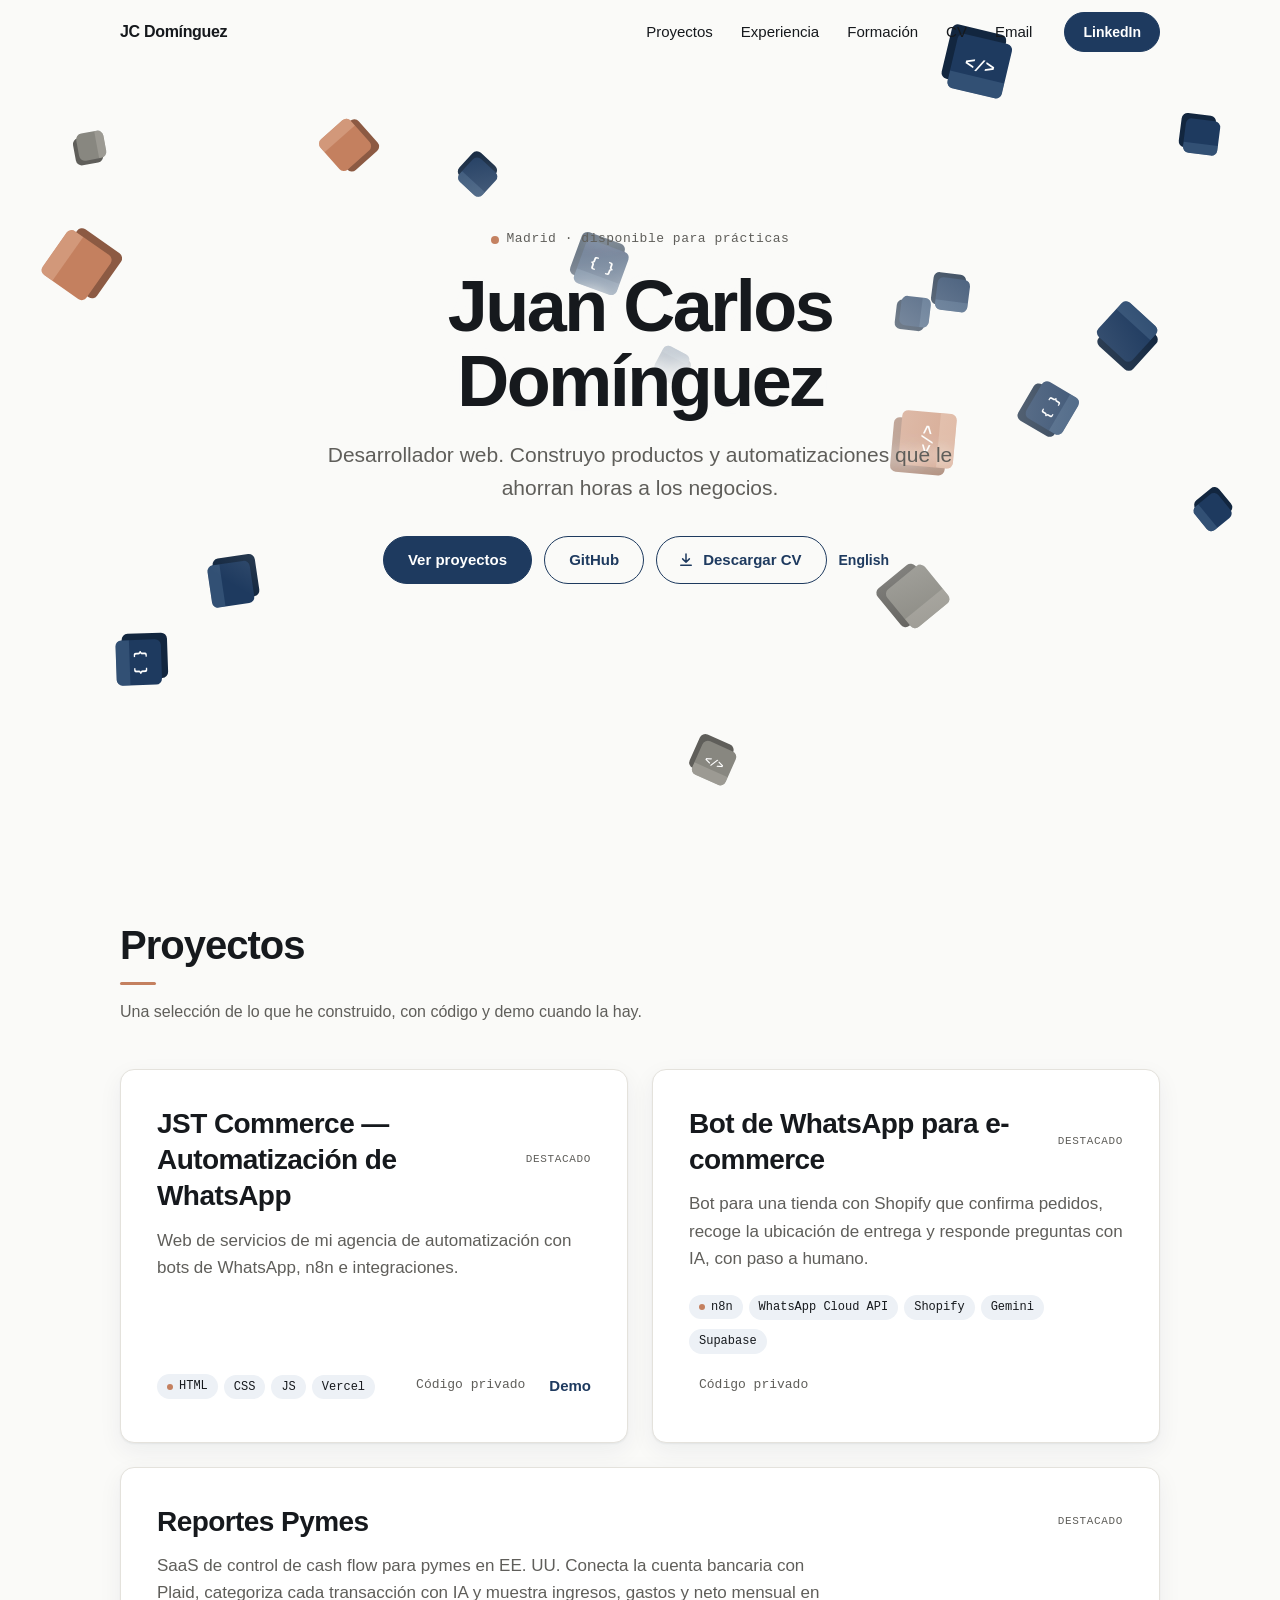
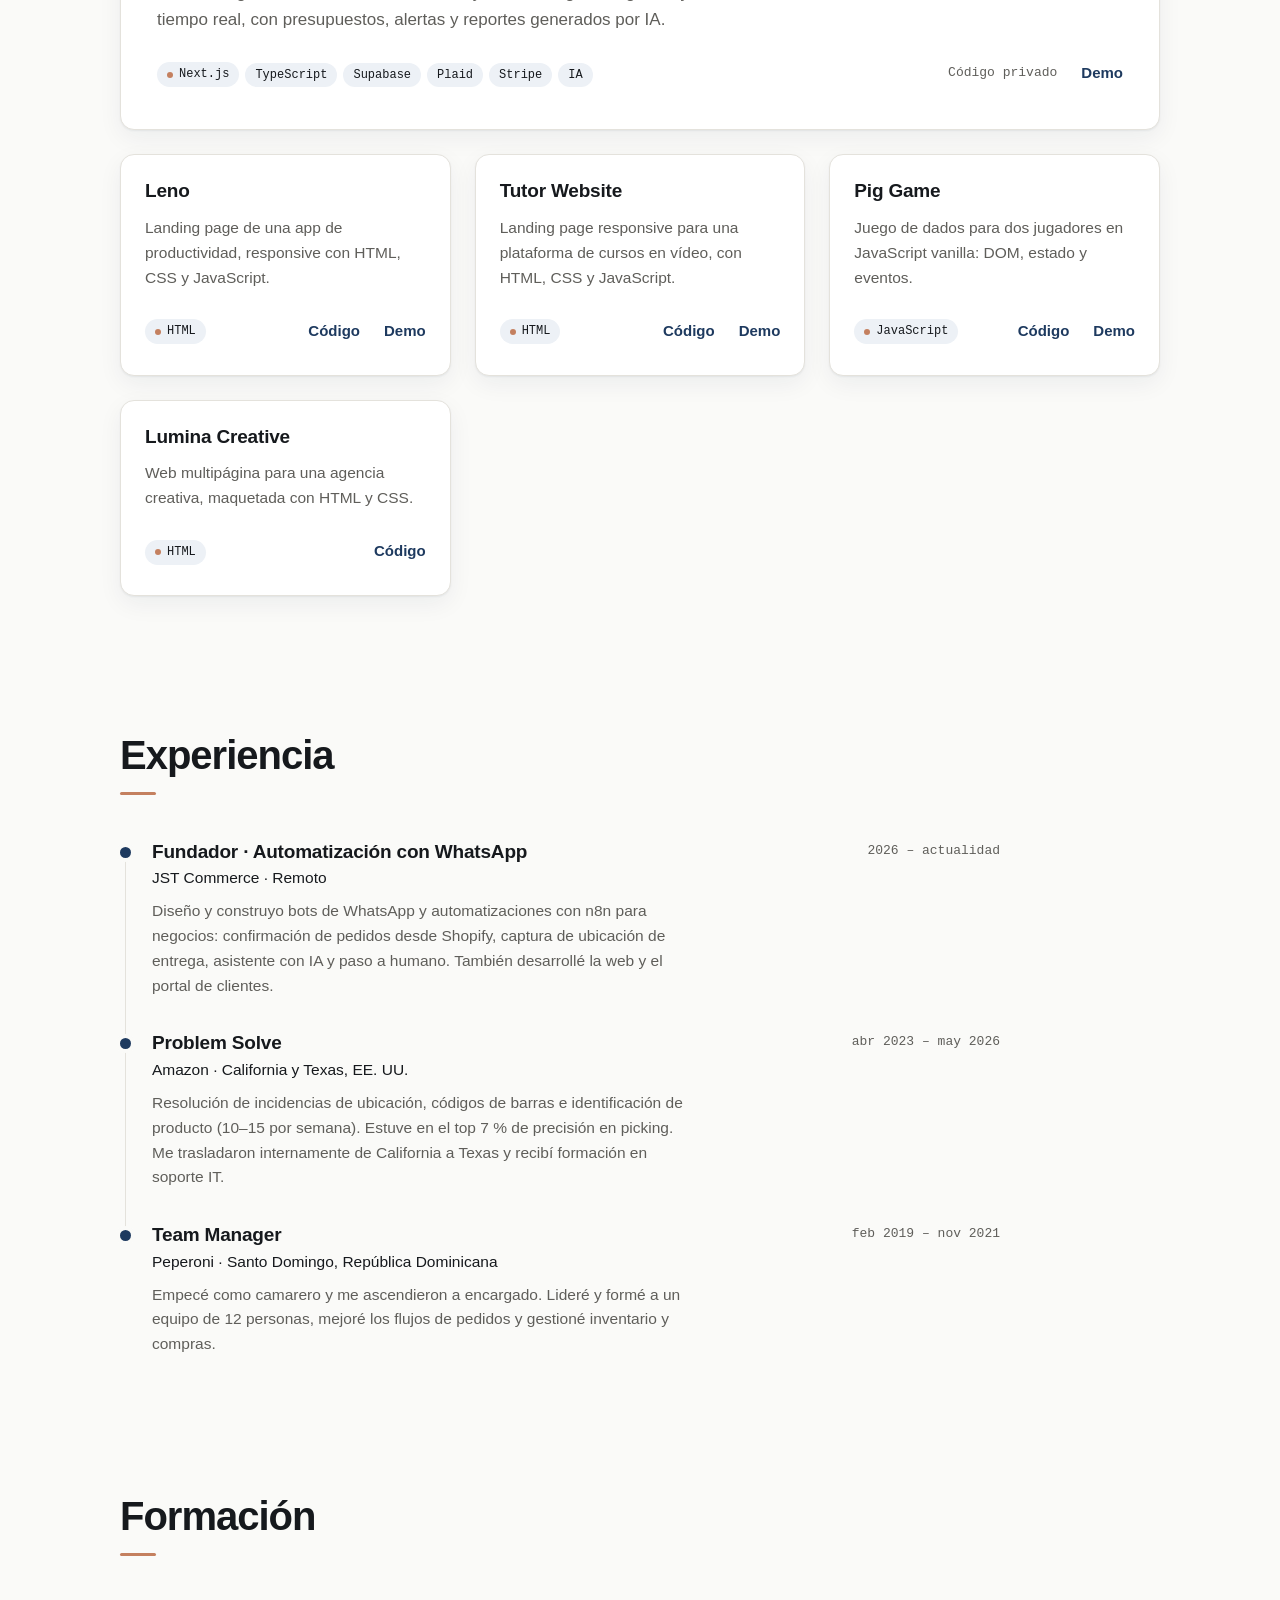
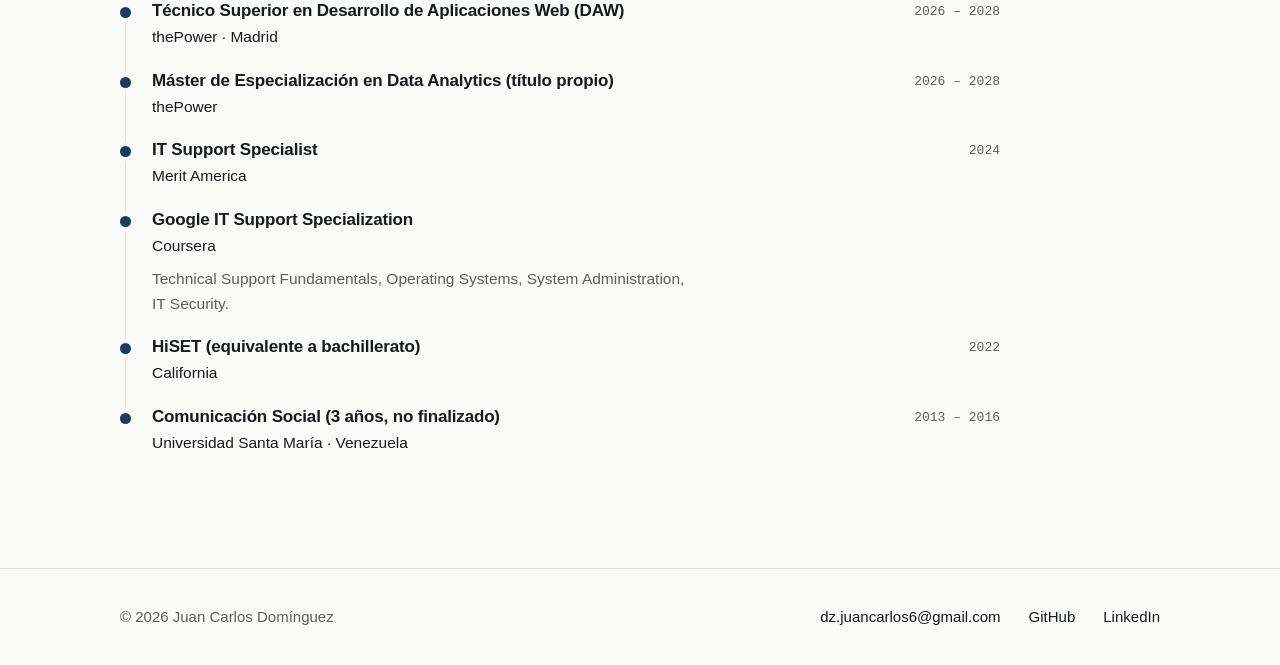
==== commit 8f9ce723: "Botón Descargar CV en el hero y enlace CV en la navegación - cv.pdf y cv-en.pdf en la raíz - Hero: "" ====
--- a/index.html
+++ b/index.html
@@ -9,6 +9,12 @@
   <meta property="og:url" content="https://juansint.github.io/">
   <meta property="og:title" content="Juan Carlos Domínguez · Desarrollador web">
   <meta property="og:description" content="Construyo productos y automatizaciones que le ahorran horas a los negocios. Madrid · disponible para prácticas.">
+  <meta property="og:image" content="https://juansint.github.io/og-image.png">
+  <meta property="og:image:width" content="1200">
+  <meta property="og:image:height" content="630">
+  <meta property="og:image:alt" content="Juan Carlos Domínguez, desarrollador web en Madrid, junto a una composición de cubos azul marino, naranja y gris.">
+  <meta name="twitter:card" content="summary_large_image">
+  <meta name="twitter:image" content="https://juansint.github.io/og-image.png">
   <meta name="theme-color" content="#FAFAF8" media="(prefers-color-scheme: light)">
   <meta name="theme-color" content="#0F141B" media="(prefers-color-scheme: dark)">
   <link rel="icon" href="favicon.svg" type="image/svg+xml">
@@ -35,6 +41,7 @@
           <li><a href="#proyectos"><span class="link-underline">Proyectos</span></a></li>
           <li><a href="#experiencia"><span class="link-underline">Experiencia</span></a></li>
           <li><a href="#formacion"><span class="link-underline">Formación</span></a></li>
+          <li><a href="cv.pdf"><span class="link-underline">CV</span></a></li>
           <li><a href="mailto:dz.juancarlos6@gmail.com" title="dz.juancarlos6@gmail.com"><span class="link-underline">Email</span></a></li>
         </ul>
         <a class="btn btn--primary btn--sm" href="https://www.linkedin.com/in/juanc-dominguez" rel="noopener">LinkedIn</a>
@@ -52,6 +59,13 @@
         <div class="hero__actions">
           <a class="btn btn--primary" href="#proyectos">Ver proyectos</a>
           <a class="btn btn--ghost" href="https://github.com/Juansint" rel="noopener">GitHub</a>
+          <span class="hero__cv">
+            <a class="btn btn--ghost" href="cv.pdf" download="CV-Juan-Carlos-Dominguez.pdf">
+              <svg class="btn__icon" viewBox="0 0 24 24" width="18" height="18" aria-hidden="true" focusable="false"><path d="M12 4v11m0 0-4.5-4.5M12 15l4.5-4.5M5 19h14" fill="none" stroke="currentColor" stroke-width="2" stroke-linecap="round" stroke-linejoin="round"/></svg>
+              Descargar CV
+            </a>
+            <a class="hero__alt" href="cv-en.pdf" download="CV-Juan-Carlos-Dominguez-EN.pdf" hreflang="en" aria-label="English: descargar CV en inglés"><span class="link-underline">English</span></a>
+          </span>
         </div>
       </div>
     </section>
--- a/css/styles.css
+++ b/css/styles.css
@@ -12,7 +12,7 @@
   --shadow: 0 1px 2px rgba(18, 38, 63, 0.06), 0 8px 24px rgba(18, 38, 63, 0.06);
   --shadow-hover: 0 2px 4px rgba(18, 38, 63, 0.08), 0 16px 40px rgba(18, 38, 63, 0.12);
   --halo: rgba(250, 250, 248, 0.92);
-  --glow: #7896B8;
+  --glow: #4A6B8F;
 
   --font-sans: ui-sans-serif, -apple-system, BlinkMacSystemFont, "Segoe UI Variable", "Segoe UI", Roboto, "Helvetica Neue", Arial, sans-serif;
   --font-mono: ui-monospace, "SF Mono", SFMono-Regular, Menlo, Consolas, "Liberation Mono", monospace;
@@ -258,6 +258,30 @@
   background: var(--tag-bg);
 }
 
+.btn__icon {
+  flex: none;
+  margin: 0 8px 0 -4px;
+}
+
+/* "Descargar CV" + enlace pequeño a la versión en inglés, siempre juntos al hacer wrap */
+.hero__cv {
+  display: inline-flex;
+  align-items: center;
+  gap: 4px;
+}
+
+.hero__alt {
+  pointer-events: auto;
+  display: inline-flex;
+  align-items: center;
+  min-height: 48px;
+  padding: 0 8px;
+  color: var(--accent);
+  font-size: 0.875rem;
+  font-weight: 600;
+  text-decoration: none;
+}
+
 .btn:active {
   transform: translateY(1px);
 }
